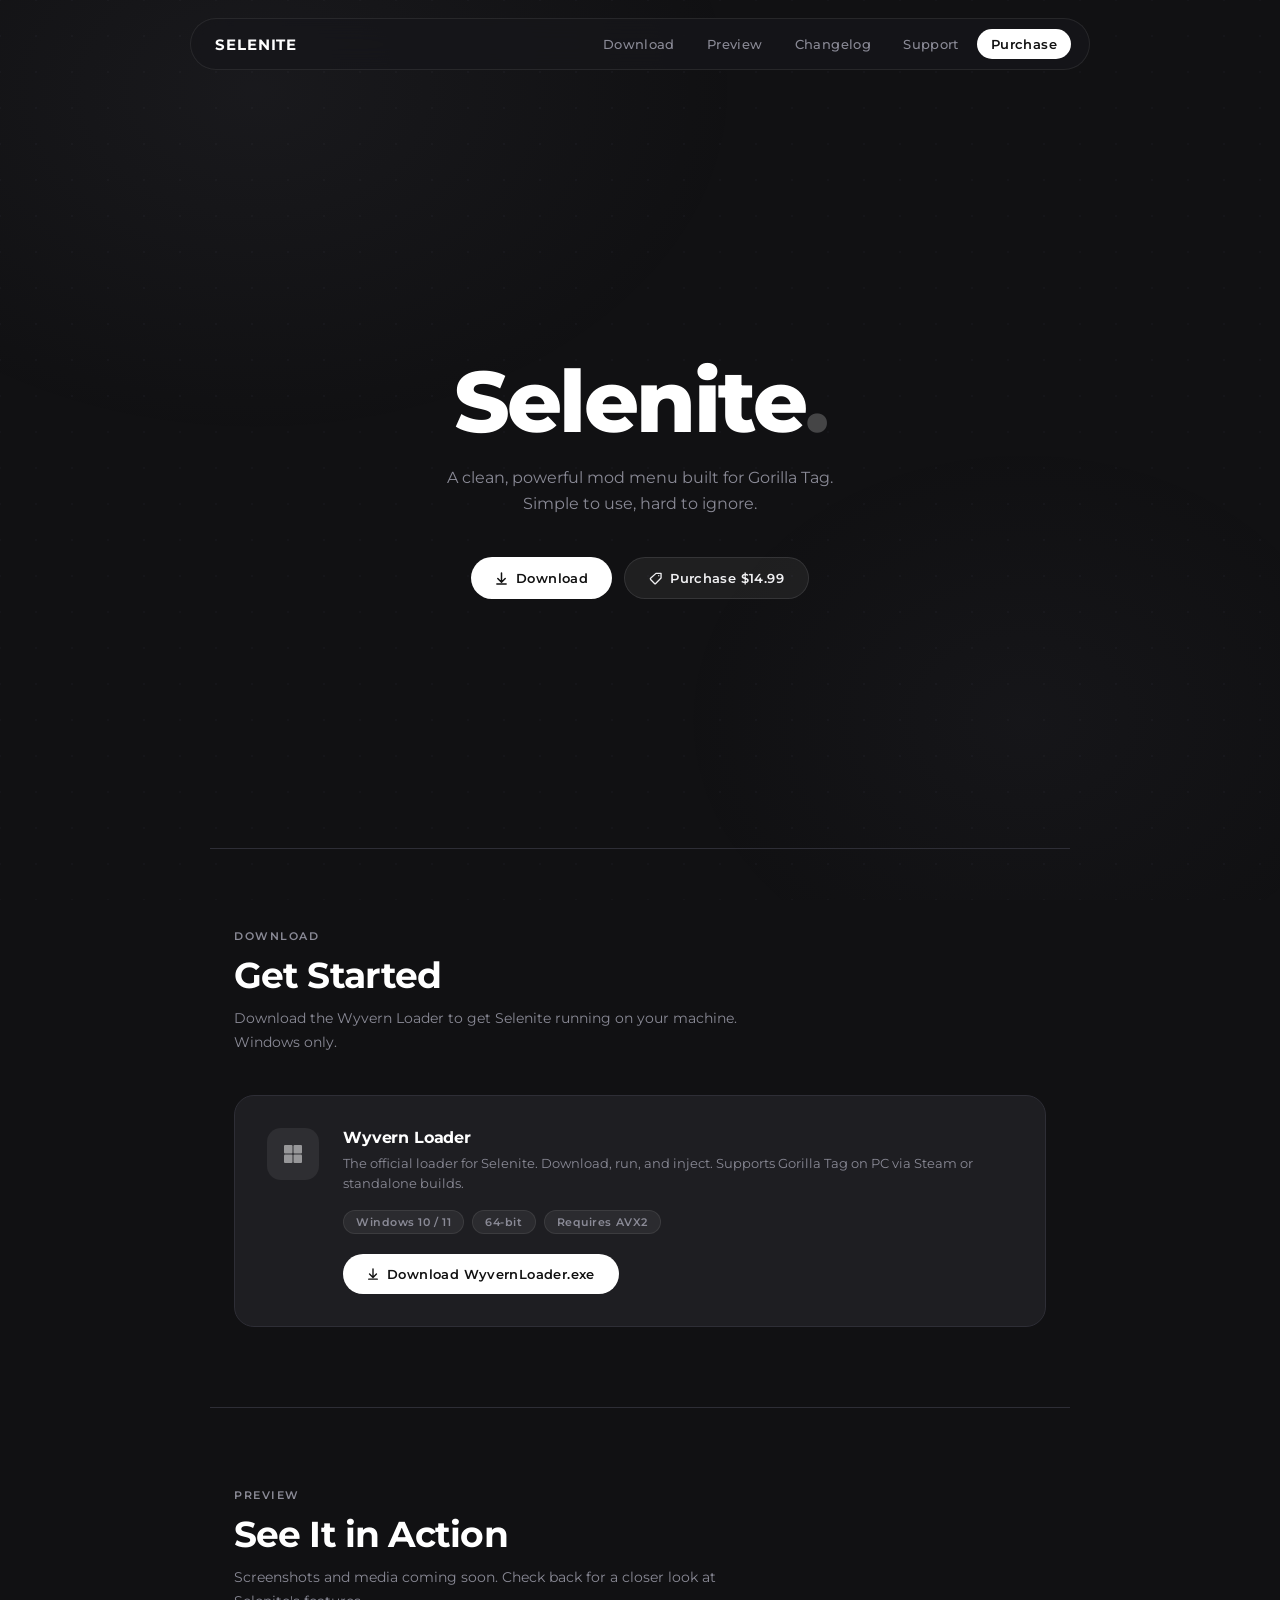
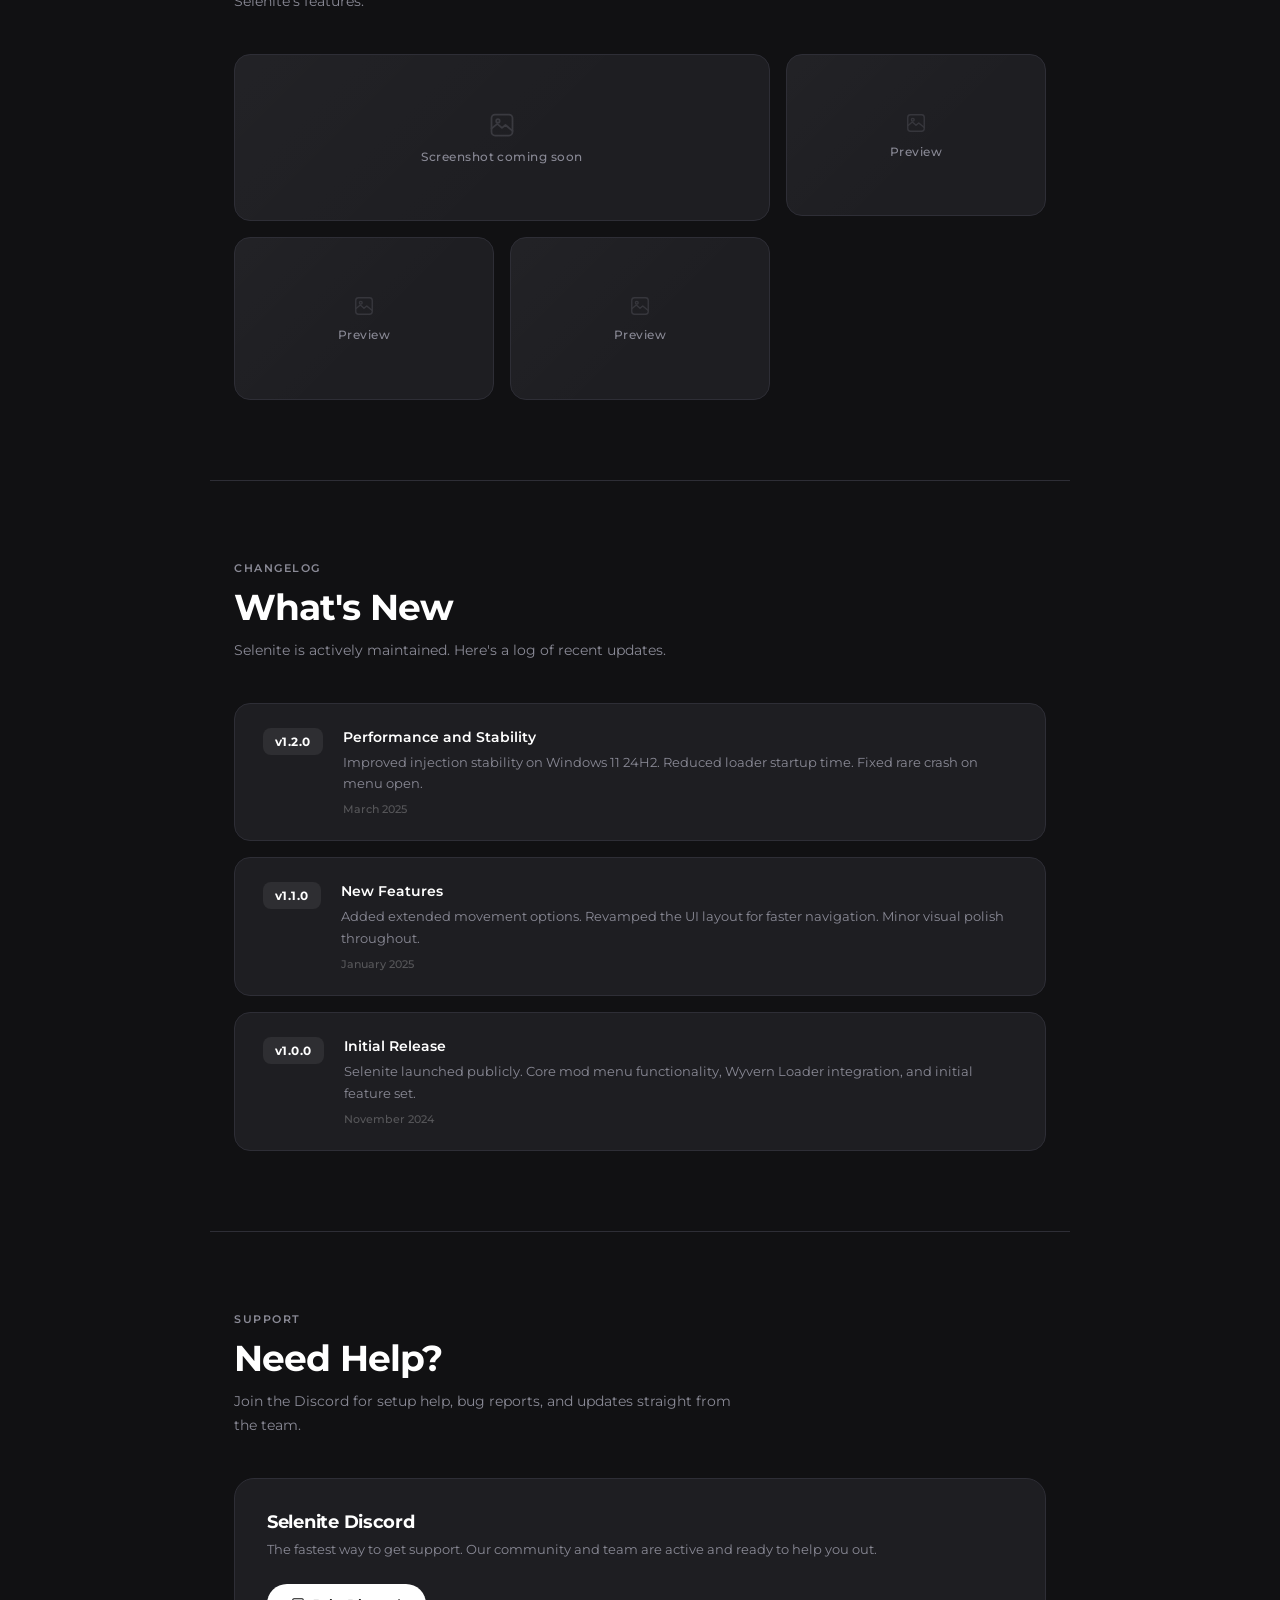
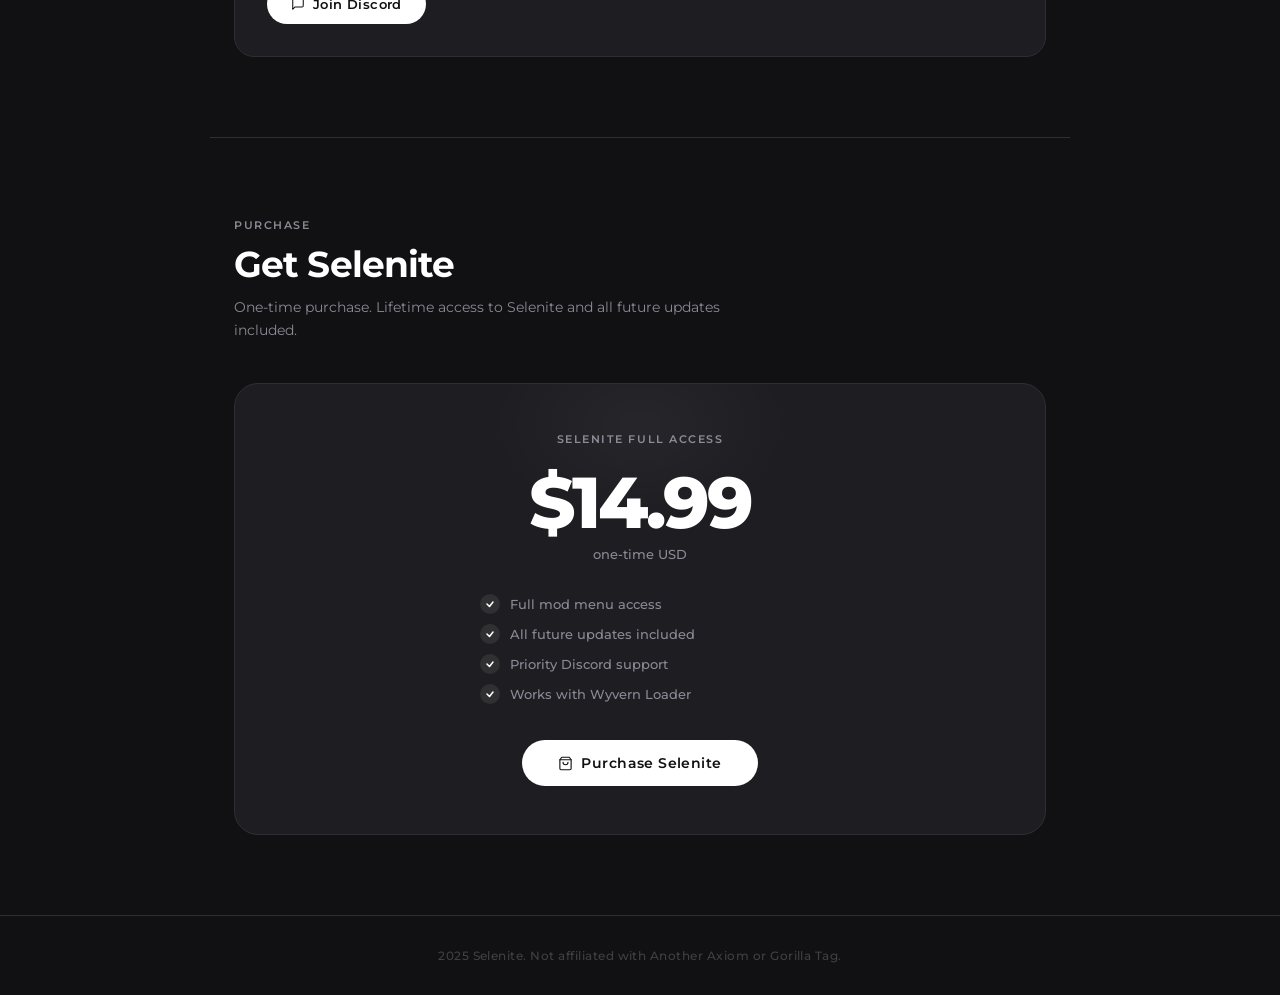
==== index.html @ 27ab97ea "Update index.html" ====
<!DOCTYPE html>
<html lang="en">
<head>
  <meta charset="UTF-8" />
  <meta name="viewport" content="width=device-width, initial-scale=1.0"/>
  <title>Selenite</title>
  <link href="https://fonts.googleapis.com/css2?family=Montserrat:wght@300;400;500;600;700;800&display=swap" rel="stylesheet"/>
  <link rel="stylesheet" href="styles.css"/>
</head>
<body>

<div class="dot-bg">
  <canvas class="dot-canvas" id="dotCanvas"></canvas>
</div>

<div class="nav-wrap">
  <nav>
    <div class="nav-logo">Selenite</div>
    <ul class="nav-links">
      <li><a href="/download" onclick="navClick(event,'download')">Download</a></li>
      <li><a href="/preview" onclick="navClick(event,'preview')">Preview</a></li>
      <li><a href="/changelog" onclick="navClick(event,'changelog')">Changelog</a></li>
      <li><a href="/support" onclick="navClick(event,'support')">Support</a></li>
      <li><a href="/purchase" class="nav-cta" onclick="navClick(event,'purchase')">Purchase</a></li>
    </ul>
  </nav>
</div>

<div class="page">

  <section id="hero">
    <h1>Selenite<span class="dim">.</span></h1>
    <p class="hero-sub">A clean, powerful mod menu built for Gorilla Tag. Simple to use, hard to ignore.</p>
    <div class="hero-actions">
      <a href="/download" class="btn btn-primary" onclick="navClick(event,'download')">
        <svg width="13" height="13" viewBox="0 0 14 14" fill="none">
          <path d="M7 1v9M3 7l4 4 4-4M2 13h10" stroke="#111" stroke-width="1.6" stroke-linecap="round" stroke-linejoin="round"/>
        </svg>
        Download
      </a>
      <a href="/purchase" class="btn btn-ghost" onclick="navClick(event,'purchase')">
        <svg width="13" height="13" viewBox="0 0 14 14" fill="none">
          <path d="M8 1.5H13V6.5L7.2 12.3a.9.9 0 01-1.27 0L1.7 8.07a.9.9 0 010-1.27L7.5 1.5H8z" stroke="currentColor" stroke-width="1.4" stroke-linecap="round" stroke-linejoin="round"/>
          <circle cx="10.5" cy="4" r="0.7" fill="currentColor"/>
        </svg>
        Purchase $14.99
      </a>
    </div>
  </section>

  <div class="divider"></div>

  <section id="download">
    <div class="section-label">Download</div>
    <h2>Get Started</h2>
    <p class="section-desc">Download the Wyvern Loader to get Selenite running on your machine. Windows only.</p>
    <div class="download-card">
      <div class="dl-icon">
        <svg width="24" height="24" viewBox="0 0 24 24" fill="none">
          <rect x="3" y="3" width="8.5" height="8.5" rx="1" fill="rgba(255,255,255,0.5)"/>
          <rect x="12.5" y="3" width="8.5" height="8.5" rx="1" fill="rgba(255,255,255,0.5)"/>
          <rect x="3" y="12.5" width="8.5" height="8.5" rx="1" fill="rgba(255,255,255,0.5)"/>
          <rect x="12.5" y="12.5" width="8.5" height="8.5" rx="1" fill="rgba(255,255,255,0.5)"/>
        </svg>
      </div>
      <div class="dl-info">
        <div class="dl-title">Wyvern Loader</div>
        <div class="dl-sub">The official loader for Selenite. Download, run, and inject. Supports Gorilla Tag on PC via Steam or standalone builds.</div>
        <div class="dl-tags">
          <span class="tag">Windows 10 / 11</span>
          <span class="tag">64-bit</span>
          <span class="tag">Requires AVX2</span>
        </div>
        <button class="btn btn-primary" onclick="openModal('https://wyvern.im/public/loader/WyvernLoader.exe','download')">
          <svg width="12" height="12" viewBox="0 0 14 14" fill="none">
            <path d="M7 1v9M3 7l4 4 4-4M2 13h10" stroke="#111" stroke-width="1.6" stroke-linecap="round" stroke-linejoin="round"/>
          </svg>
          Download WyvernLoader.exe
        </button>
      </div>
    </div>
  </section>

  <div class="divider"></div>

  <section id="preview">
    <div class="section-label">Preview</div>
    <h2>See It in Action</h2>
    <p class="section-desc">Screenshots and media coming soon. Check back for a closer look at Selenite's features.</p>
    <div class="preview-grid">
      <div class="preview-card preview-span2" onclick="openLightbox(this)">
        <div class="card-inner">
          <svg width="28" height="28" viewBox="0 0 24 24" fill="none" style="opacity:0.25">
            <rect x="3" y="3" width="18" height="18" rx="3" stroke="currentColor" stroke-width="1.5"/>
            <circle cx="8.5" cy="8.5" r="1.5" stroke="currentColor" stroke-width="1.5"/>
            <path d="M3 15l5-4 4 3.5 3-2.5 6 5" stroke="currentColor" stroke-width="1.5" stroke-linecap="round" stroke-linejoin="round"/>
          </svg>
          <span>Screenshot coming soon</span>
        </div>
      </div>
      <div class="preview-card" onclick="openLightbox(this)">
        <div class="card-inner">
          <svg width="22" height="22" viewBox="0 0 24 24" fill="none" style="opacity:0.22">
            <rect x="3" y="3" width="18" height="18" rx="3" stroke="currentColor" stroke-width="1.5"/>
            <circle cx="8.5" cy="8.5" r="1.5" stroke="currentColor" stroke-width="1.5"/>
            <path d="M3 15l5-4 4 3.5 3-2.5 6 5" stroke="currentColor" stroke-width="1.5" stroke-linecap="round" stroke-linejoin="round"/>
          </svg>
          <span>Preview</span>
        </div>
      </div>
      <div class="preview-card" onclick="openLightbox(this)">
        <div class="card-inner">
          <svg width="22" height="22" viewBox="0 0 24 24" fill="none" style="opacity:0.22">
            <rect x="3" y="3" width="18" height="18" rx="3" stroke="currentColor" stroke-width="1.5"/>
            <circle cx="8.5" cy="8.5" r="1.5" stroke="currentColor" stroke-width="1.5"/>
            <path d="M3 15l5-4 4 3.5 3-2.5 6 5" stroke="currentColor" stroke-width="1.5" stroke-linecap="round" stroke-linejoin="round"/>
          </svg>
          <span>Preview</span>
        </div>
      </div>
      <div class="preview-card" onclick="openLightbox(this)">
        <div class="card-inner">
          <svg width="22" height="22" viewBox="0 0 24 24" fill="none" style="opacity:0.22">
            <rect x="3" y="3" width="18" height="18" rx="3" stroke="currentColor" stroke-width="1.5"/>
            <circle cx="8.5" cy="8.5" r="1.5" stroke="currentColor" stroke-width="1.5"/>
            <path d="M3 15l5-4 4 3.5 3-2.5 6 5" stroke="currentColor" stroke-width="1.5" stroke-linecap="round" stroke-linejoin="round"/>
          </svg>
          <span>Preview</span>
        </div>
      </div>
    </div>
  </section>

  <div class="divider"></div>

  <section id="changelog">
    <div class="section-label">Changelog</div>
    <h2>What's New</h2>
    <p class="section-desc">Selenite is actively maintained. Here's a log of recent updates.</p>
    <div class="changelog-list">
      <div class="changelog-item">
        <div class="cl-version">v1.2.0</div>
        <div class="cl-content">
          <div class="cl-title">Performance and Stability</div>
          <div class="cl-body">Improved injection stability on Windows 11 24H2. Reduced loader startup time. Fixed rare crash on menu open.</div>
          <div class="cl-date">March 2025</div>
        </div>
      </div>
      <div class="changelog-item">
        <div class="cl-version">v1.1.0</div>
        <div class="cl-content">
          <div class="cl-title">New Features</div>
          <div class="cl-body">Added extended movement options. Revamped the UI layout for faster navigation. Minor visual polish throughout.</div>
          <div class="cl-date">January 2025</div>
        </div>
      </div>
      <div class="changelog-item">
        <div class="cl-version">v1.0.0</div>
        <div class="cl-content">
          <div class="cl-title">Initial Release</div>
          <div class="cl-body">Selenite launched publicly. Core mod menu functionality, Wyvern Loader integration, and initial feature set.</div>
          <div class="cl-date">November 2024</div>
        </div>
      </div>
    </div>
  </section>

  <div class="divider"></div>

  <section id="support">
    <div class="section-label">Support</div>
    <h2>Need Help?</h2>
    <p class="section-desc">Join the Discord for setup help, bug reports, and updates straight from the team.</p>
    <div class="support-card">
      <div class="support-text">
        <h3>Selenite Discord</h3>
        <p>The fastest way to get support. Our community and team are active and ready to help you out.</p>
      </div>
      <button class="btn btn-primary" onclick="openModal('https://discord.gg/gEDAKutK3R','discord')">
        <svg width="14" height="14" viewBox="0 0 24 24" fill="none">
          <path d="M21 15a2 2 0 01-2 2H7l-4 4V5a2 2 0 012-2h14a2 2 0 012 2v10z" stroke="#111" stroke-width="1.8" stroke-linecap="round" stroke-linejoin="round"/>
        </svg>
        Join Discord
      </button>
    </div>
  </section>

  <div class="divider"></div>

  <section id="purchase">
    <div class="section-label">Purchase</div>
    <h2>Get Selenite</h2>
    <p class="section-desc">One-time purchase. Lifetime access to Selenite and all future updates included.</p>
    <div class="purchase-card">
      <div class="section-label" style="margin-bottom:4px;">Selenite Full Access</div>
      <div class="price-display">$14.99</div>
      <div class="price-period">one-time USD</div>
      <div class="perks">
        <div class="perk">
          <div class="perk-check"><svg width="10" height="10" viewBox="0 0 10 10" fill="none"><path d="M2 5l2.5 2.5L8 3" stroke="white" stroke-width="1.5" stroke-linecap="round" stroke-linejoin="round"/></svg></div>
          Full mod menu access
        </div>
        <div class="perk">
          <div class="perk-check"><svg width="10" height="10" viewBox="0 0 10 10" fill="none"><path d="M2 5l2.5 2.5L8 3" stroke="white" stroke-width="1.5" stroke-linecap="round" stroke-linejoin="round"/></svg></div>
          All future updates included
        </div>
        <div class="perk">
          <div class="perk-check"><svg width="10" height="10" viewBox="0 0 10 10" fill="none"><path d="M2 5l2.5 2.5L8 3" stroke="white" stroke-width="1.5" stroke-linecap="round" stroke-linejoin="round"/></svg></div>
          Priority Discord support
        </div>
        <div class="perk">
          <div class="perk-check"><svg width="10" height="10" viewBox="0 0 10 10" fill="none"><path d="M2 5l2.5 2.5L8 3" stroke="white" stroke-width="1.5" stroke-linecap="round" stroke-linejoin="round"/></svg></div>
          Works with Wyvern Loader
        </div>
      </div>
      <button class="btn btn-primary" style="font-size:14px;padding:14px 36px;" onclick="openModal('https://store.reseller.best/product/selenite','purchase')">
        <svg width="15" height="15" viewBox="0 0 24 24" fill="none">
          <path d="M6 2L3 6v14a2 2 0 002 2h14a2 2 0 002-2V6l-3-4H6z" stroke="#111" stroke-width="1.8" stroke-linecap="round" stroke-linejoin="round"/>
          <path d="M3 6h18" stroke="#111" stroke-width="1.8" stroke-linecap="round"/>
          <path d="M16 10a4 4 0 01-8 0" stroke="#111" stroke-width="1.8" stroke-linecap="round" stroke-linejoin="round"/>
        </svg>
        Purchase Selenite
      </button>
    </div>
  </section>

  <footer>
    2025 Selenite. Not affiliated with Another Axiom or Gorilla Tag.
  </footer>

</div>

<div class="lightbox-overlay" id="lightboxOverlay">
  <button class="lightbox-close" id="lightboxCloseBtn">
    <svg width="12" height="12" viewBox="0 0 12 12" fill="none">
      <path d="M1.5 1.5l9 9M10.5 1.5l-9 9" stroke="rgba(255,255,255,0.7)" stroke-width="1.6" stroke-linecap="round"/>
    </svg>
  </button>
  <div id="lightboxContent"></div>
</div>

<div class="modal-overlay" id="modalOverlay">
  <div class="modal" id="modalBox">
    <button class="modal-close" id="modalCloseBtn">
      <svg width="10" height="10" viewBox="0 0 10 10" fill="none">
        <path d="M1.5 1.5l7 7M8.5 1.5l-7 7" stroke="rgba(255,255,255,0.5)" stroke-width="1.5" stroke-linecap="round"/>
      </svg>
    </button>
    <div class="modal-icon-wrap" id="modalIconWrap"></div>
    <h3 id="modalTitle">External Link</h3>
    <p id="modalDesc">You are about to leave Selenite and visit:</p>
    <div class="modal-url" id="modalUrl"></div>
    <div class="modal-actions">
      <button class="modal-cancel" id="modalCancelBtn">Cancel</button>
      <button class="modal-confirm" id="modalConfirmBtn">Continue</button>
    </div>
  </div>
</div>

<script src="script.js"></script>

</body>
</html>
---- styles.css ----
*, *::before, *::after { box-sizing: border-box; margin: 0; padding: 0; }

:root {
  --bg:      #111113;
  --surface: #1e1e22;
  --border:  #2e2e36;
  --text:    #f0f0f2;
  --muted:   #8a8a96;
  --accent:  #d4d4d8;
  --white:   #ffffff;
}

html { scroll-behavior: smooth; }

body {
  font-family: 'Montserrat', sans-serif;
  background-color: var(--bg);
  color: var(--text);
  min-height: 100vh;
  overflow-x: hidden;
}

body.modal-open { overflow: hidden; }

.dot-bg {
  position: fixed;
  inset: 0;
  z-index: 0;
  pointer-events: none;
  overflow: hidden;
}

.dot-canvas {
  position: absolute;
  inset: 0;
  width: 100%;
  height: 100%;
}

.dot-bg::after {
  content: '';
  position: absolute;
  inset: 0;
  background:
    radial-gradient(ellipse 700px 500px at 20% 10%, rgba(180,180,210,0.05) 0%, transparent 70%),
    radial-gradient(ellipse 500px 400px at 80% 80%, rgba(160,160,200,0.035) 0%, transparent 70%);
}

.nav-wrap {
  position: fixed;
  top: 18px; left: 50%;
  transform: translateX(-50%);
  z-index: 100;
  width: calc(100% - 48px);
  max-width: 900px;
}

nav {
  background: rgba(22,22,26,0.78);
  backdrop-filter: blur(18px) saturate(140%);
  -webkit-backdrop-filter: blur(18px) saturate(140%);
  border: 1px solid rgba(255,255,255,0.08);
  border-radius: 100px;
  padding: 10px 18px;
  display: flex; align-items: center;
  justify-content: space-between; gap: 12px;
}

.nav-logo {
  font-weight: 700; font-size: 15px;
  letter-spacing: 0.06em; color: var(--white);
  text-transform: uppercase; white-space: nowrap; padding: 0 6px;
}

.nav-links { display: flex; align-items: center; gap: 4px; list-style: none; }

.nav-links a {
  display: block; padding: 7px 14px; border-radius: 100px;
  font-size: 13px; font-weight: 500; color: var(--muted);
  text-decoration: none; letter-spacing: 0.03em;
  transition: color 0.18s, background 0.18s; white-space: nowrap;
}

.nav-links a:hover { color: var(--white); background: rgba(255,255,255,0.07); }

.nav-cta {
  background: var(--white) !important; color: #111 !important;
  font-weight: 600 !important; transition: opacity 0.18s !important;
}

.nav-cta:hover { opacity: 0.85; background: var(--white) !important; }

.page { position: relative; z-index: 1; padding-top: 110px; }

section { max-width: 860px; margin: 0 auto; padding: 80px 24px; }

#hero {
  min-height: 82vh; display: flex; flex-direction: column;
  align-items: center; justify-content: center;
  text-align: center; padding-top: 60px; padding-bottom: 60px;
}

h1 {
  font-size: clamp(48px,9vw,86px); font-weight: 800;
  letter-spacing: -0.03em; line-height: 1.0;
  color: var(--white); margin-bottom: 20px;
}

h1 .dim { color: rgba(255,255,255,0.22); }

.hero-sub {
  font-size: 16px; font-weight: 400; color: var(--muted);
  max-width: 400px; line-height: 1.65; margin-bottom: 40px;
}

.hero-actions { display: flex; gap: 12px; flex-wrap: wrap; justify-content: center; }

.btn {
  display: inline-flex; align-items: center; gap: 8px;
  padding: 12px 24px; border-radius: 100px;
  font-family: 'Montserrat', sans-serif;
  font-size: 13px; font-weight: 600; letter-spacing: 0.03em;
  cursor: pointer; border: none; text-decoration: none;
  transition: all 0.18s;
}

.btn svg { flex-shrink: 0; }

.btn-primary { background: var(--white); color: #111; }
.btn-primary:hover { opacity: 0.88; transform: translateY(-1px); }

.btn-ghost {
  background: rgba(255,255,255,0.06);
  border: 1px solid rgba(255,255,255,0.1); color: var(--text);
}
.btn-ghost:hover { background: rgba(255,255,255,0.1); transform: translateY(-1px); }

.section-label {
  font-size: 11px; font-weight: 600; letter-spacing: 0.14em;
  text-transform: uppercase; color: var(--muted); margin-bottom: 10px;
}

h2 {
  font-size: clamp(26px,4vw,36px); font-weight: 700;
  letter-spacing: -0.025em; color: var(--white); margin-bottom: 10px;
}

.section-desc {
  font-size: 14px; color: var(--muted); line-height: 1.7;
  max-width: 520px; margin-bottom: 40px;
}

.divider { width: 100%; height: 1px; background: var(--border); margin: 0 auto; max-width: 860px; }

.download-card {
  background: var(--surface); border: 1px solid var(--border);
  border-radius: 20px; padding: 32px;
  display: flex; align-items: flex-start; gap: 24px;
  transition: border-color 0.2s;
}

.download-card:hover { border-color: rgba(255,255,255,0.18); }

.dl-icon {
  width: 52px; height: 52px;
  background: rgba(255,255,255,0.07); border-radius: 14px;
  display: flex; align-items: center; justify-content: center; flex-shrink: 0;
}

.dl-info { flex: 1; }

.dl-title { font-size: 16px; font-weight: 700; color: var(--white); margin-bottom: 6px; letter-spacing: -0.01em; }

.dl-sub { font-size: 13px; color: var(--muted); margin-bottom: 16px; line-height: 1.6; }

.dl-tags { display: flex; gap: 8px; flex-wrap: wrap; margin-bottom: 20px; }

.tag {
  background: rgba(255,255,255,0.06); border: 1px solid rgba(255,255,255,0.08);
  border-radius: 100px; padding: 4px 12px;
  font-size: 11px; font-weight: 600; color: var(--muted); letter-spacing: 0.05em;
}

.preview-grid { display: grid; grid-template-columns: repeat(3,1fr); gap: 16px; }

.preview-card {
  aspect-ratio: 16/10;
  background: var(--surface); border: 1px solid var(--border);
  border-radius: 16px;
  display: flex; flex-direction: column;
  align-items: center; justify-content: center; gap: 10px;
  color: var(--muted); font-size: 12px; font-weight: 500;
  letter-spacing: 0.04em; overflow: hidden; position: relative;
  transition: border-color 0.2s, transform 0.2s;
  cursor: pointer;
}

.preview-card:hover { border-color: rgba(255,255,255,0.18); transform: translateY(-2px); }

.preview-card::before {
  content: ''; position: absolute; inset: 0;
  background: linear-gradient(135deg, rgba(255,255,255,0.02) 0%, transparent 60%);
}

.preview-span2 { grid-column: span 2; aspect-ratio: 32/10; }

.preview-card img {
  position: absolute; inset: 0;
  width: 100%; height: 100%; object-fit: cover;
  border-radius: 16px;
}

.preview-card .card-inner {
  position: relative; z-index: 1;
  display: flex; flex-direction: column;
  align-items: center; justify-content: center; gap: 10px;
}

.lightbox-overlay {
  position: fixed; inset: 0;
  background: rgba(0,0,0,0.88);
  backdrop-filter: blur(10px);
  z-index: 998;
  display: flex; align-items: center; justify-content: center;
  opacity: 0; pointer-events: none;
  transition: opacity 0.22s;
  user-select: none;
}

.lightbox-overlay.open { opacity: 1; pointer-events: all; }

.lightbox-img {
  max-width: 88vw; max-height: 82vh;
  border-radius: 14px;
  border: 1px solid rgba(255,255,255,0.1);
  box-shadow: 0 32px 80px rgba(0,0,0,0.6);
  object-fit: contain;
  display: block;
  position: relative; z-index: 1;
}

.lightbox-placeholder {
  max-width: 70vw; max-height: 70vh;
  width: 700px; aspect-ratio: 16/9;
  background: var(--surface);
  border: 1px solid rgba(255,255,255,0.1);
  border-radius: 14px;
  display: flex; flex-direction: column;
  align-items: center; justify-content: center; gap: 14px;
  color: var(--muted); font-size: 13px; font-weight: 500;
  letter-spacing: 0.04em;
  position: relative; z-index: 1;
}

.lightbox-close {
  position: fixed; top: 20px; right: 20px;
  width: 36px; height: 36px;
  background: rgba(255,255,255,0.08);
  border: 1px solid rgba(255,255,255,0.12);
  border-radius: 50%;
  display: flex; align-items: center; justify-content: center;
  cursor: pointer; z-index: 2;
  transition: background 0.15s;
  padding: 0;
}

.lightbox-close:hover { background: rgba(255,255,255,0.16); }

.changelog-list { display: flex; flex-direction: column; gap: 16px; }

.changelog-item {
  background: var(--surface); border: 1px solid var(--border);
  border-radius: 16px; padding: 24px 28px;
  display: flex; gap: 20px; align-items: flex-start;
  transition: border-color 0.2s;
}

.changelog-item:hover { border-color: rgba(255,255,255,0.14); }

.cl-version {
  background: rgba(255,255,255,0.07); border-radius: 8px;
  padding: 6px 12px; font-size: 12px; font-weight: 700;
  color: var(--white); letter-spacing: 0.04em; white-space: nowrap; flex-shrink: 0;
}

.cl-content { flex: 1; }

.cl-title { font-size: 14px; font-weight: 600; color: var(--white); margin-bottom: 6px; }

.cl-body { font-size: 13px; color: var(--muted); line-height: 1.65; }

.cl-date { font-size: 11px; color: rgba(255,255,255,0.25); margin-top: 8px; font-weight: 500; }

.purchase-card {
  background: var(--surface); border: 1px solid var(--border);
  border-radius: 24px; padding: 48px; text-align: center;
  position: relative; overflow: hidden; transition: border-color 0.2s;
}

.purchase-card:hover { border-color: rgba(255,255,255,0.18); }

.purchase-card::before {
  content: ''; position: absolute; top: -60px; left: 50%;
  transform: translateX(-50%); width: 300px; height: 200px;
  background: radial-gradient(ellipse, rgba(255,255,255,0.04) 0%, transparent 70%);
  pointer-events: none;
}

.price-display {
  font-size: clamp(48px,8vw,72px); font-weight: 800;
  color: var(--white); letter-spacing: -0.04em;
  line-height: 1; margin: 20px 0 8px;
}

.price-period { font-size: 13px; color: var(--muted); margin-bottom: 32px; font-weight: 500; }

.perks {
  display: flex; flex-direction: column; gap: 10px;
  margin: 0 auto 36px; max-width: 320px; text-align: left;
}

.perk { display: flex; align-items: center; gap: 10px; font-size: 13px; color: var(--muted); font-weight: 500; }

.perk-check {
  width: 20px; height: 20px;
  background: rgba(255,255,255,0.08); border-radius: 50%;
  display: flex; align-items: center; justify-content: center; flex-shrink: 0;
}

.support-card {
  background: var(--surface); border: 1px solid var(--border);
  border-radius: 20px; padding: 32px;
  display: flex; align-items: center;
  justify-content: space-between; gap: 24px; flex-wrap: wrap;
  transition: border-color 0.2s;
}

.support-card:hover { border-color: rgba(255,255,255,0.14); }

.support-text h3 { font-size: 18px; font-weight: 700; color: var(--white); margin-bottom: 6px; letter-spacing: -0.015em; }

.support-text p { font-size: 13px; color: var(--muted); line-height: 1.6; }

footer {
  border-top: 1px solid var(--border); padding: 32px 24px;
  text-align: center; font-size: 12px; color: rgba(255,255,255,0.2);
  letter-spacing: 0.04em; font-weight: 500; position: relative; z-index: 1;
}

.modal-overlay {
  position: fixed; inset: 0;
  background: rgba(0,0,0,0.6);
  backdrop-filter: blur(6px);
  z-index: 999;
  display: flex; align-items: center; justify-content: center;
  opacity: 0; pointer-events: none;
  transition: opacity 0.2s;
  user-select: none;
}

.modal-overlay.open { opacity: 1; pointer-events: all; }

.modal {
  background: var(--surface);
  border: 1px solid rgba(255,255,255,0.12);
  border-radius: 22px; padding: 36px;
  max-width: 400px; width: calc(100% - 48px);
  transform: translateY(12px) scale(0.97);
  transition: transform 0.22s;
  position: relative;
}

.modal-overlay.open .modal { transform: translateY(0) scale(1); }

.modal-close {
  position: absolute; top: 16px; right: 16px;
  width: 28px; height: 28px;
  background: rgba(255,255,255,0.06);
  border: 1px solid rgba(255,255,255,0.08);
  border-radius: 50%;
  display: flex; align-items: center; justify-content: center;
  cursor: pointer; padding: 0;
  transition: background 0.15s;
}

.modal-close:hover { background: rgba(255,255,255,0.13); }

.modal-icon-wrap {
  width: 48px; height: 48px;
  background: rgba(255,255,255,0.06);
  border: 1px solid rgba(255,255,255,0.08);
  border-radius: 14px;
  display: flex; align-items: center; justify-content: center;
  margin-bottom: 16px;
}

.modal h3 { font-size: 17px; font-weight: 700; color: var(--white); margin-bottom: 8px; }

.modal p { font-size: 13px; color: var(--muted); line-height: 1.65; margin-bottom: 8px; }

.modal-url {
  display: block;
  background: rgba(255,255,255,0.05);
  border: 1px solid var(--border); border-radius: 8px;
  padding: 8px 14px; font-size: 11.5px; color: var(--accent);
  word-break: break-all; margin: 10px 0 24px;
  font-family: 'Montserrat', sans-serif; font-weight: 500;
}

.modal-actions { display: flex; gap: 10px; }

.modal-cancel {
  flex: 1; background: rgba(255,255,255,0.06);
  border: 1px solid rgba(255,255,255,0.08); border-radius: 100px;
  padding: 11px 0; color: var(--muted);
  font-family: 'Montserrat', sans-serif; font-size: 13px; font-weight: 600;
  cursor: pointer; transition: background 0.15s;
}

.modal-cancel:hover { background: rgba(255,255,255,0.1); }

.modal-confirm {
  flex: 1; background: var(--white); border: none; border-radius: 100px;
  padding: 11px 0; color: #111;
  font-family: 'Montserrat', sans-serif; font-size: 13px; font-weight: 700;
  cursor: pointer; transition: opacity 0.15s;
}

.modal-confirm:hover { opacity: 0.85; }

@media (max-width: 640px) {
  .preview-grid { grid-template-columns: 1fr 1fr; }
  .preview-span2 { grid-column: span 2; }
  .download-card { flex-direction: column; }
  nav { padding: 8px 12px; gap: 8px; }
  .nav-links a { padding: 6px 10px; font-size: 12px; }
  .purchase-card { padding: 32px 24px; }
  .support-card { flex-direction: column; }
}
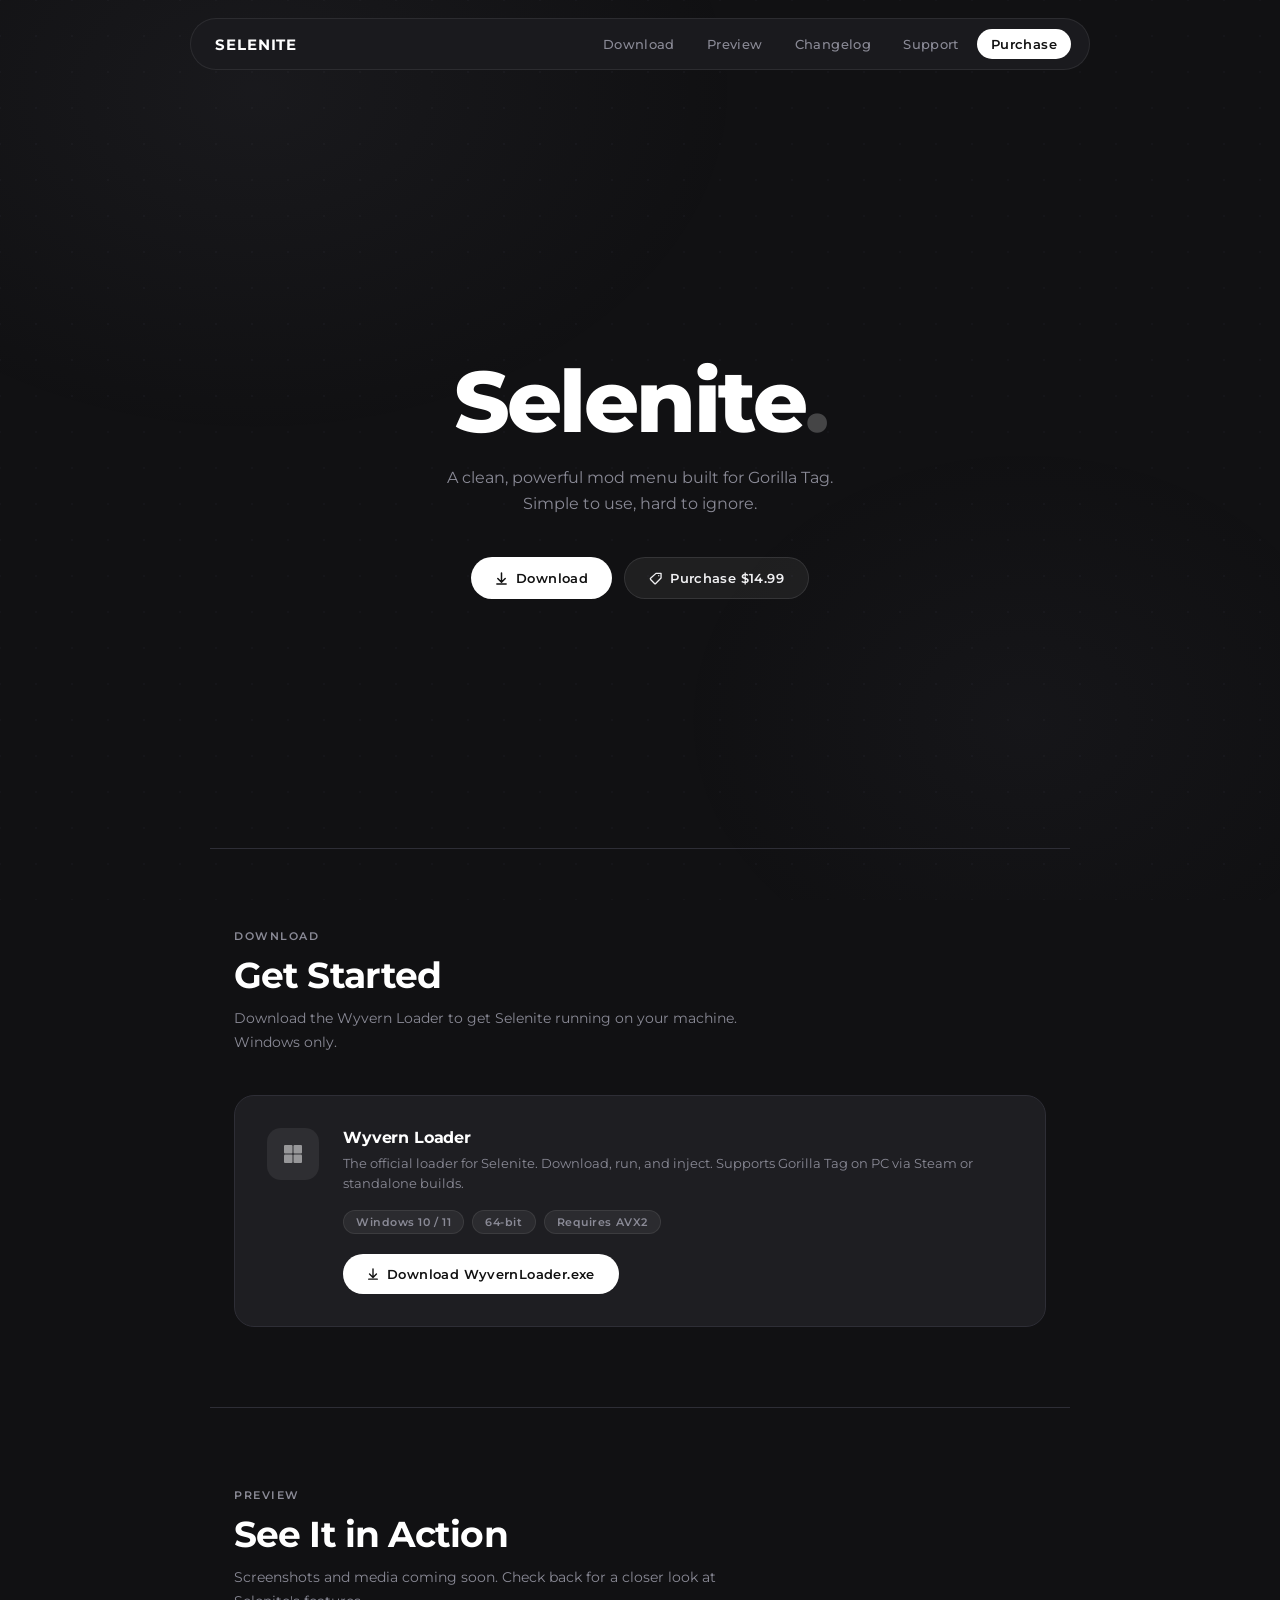
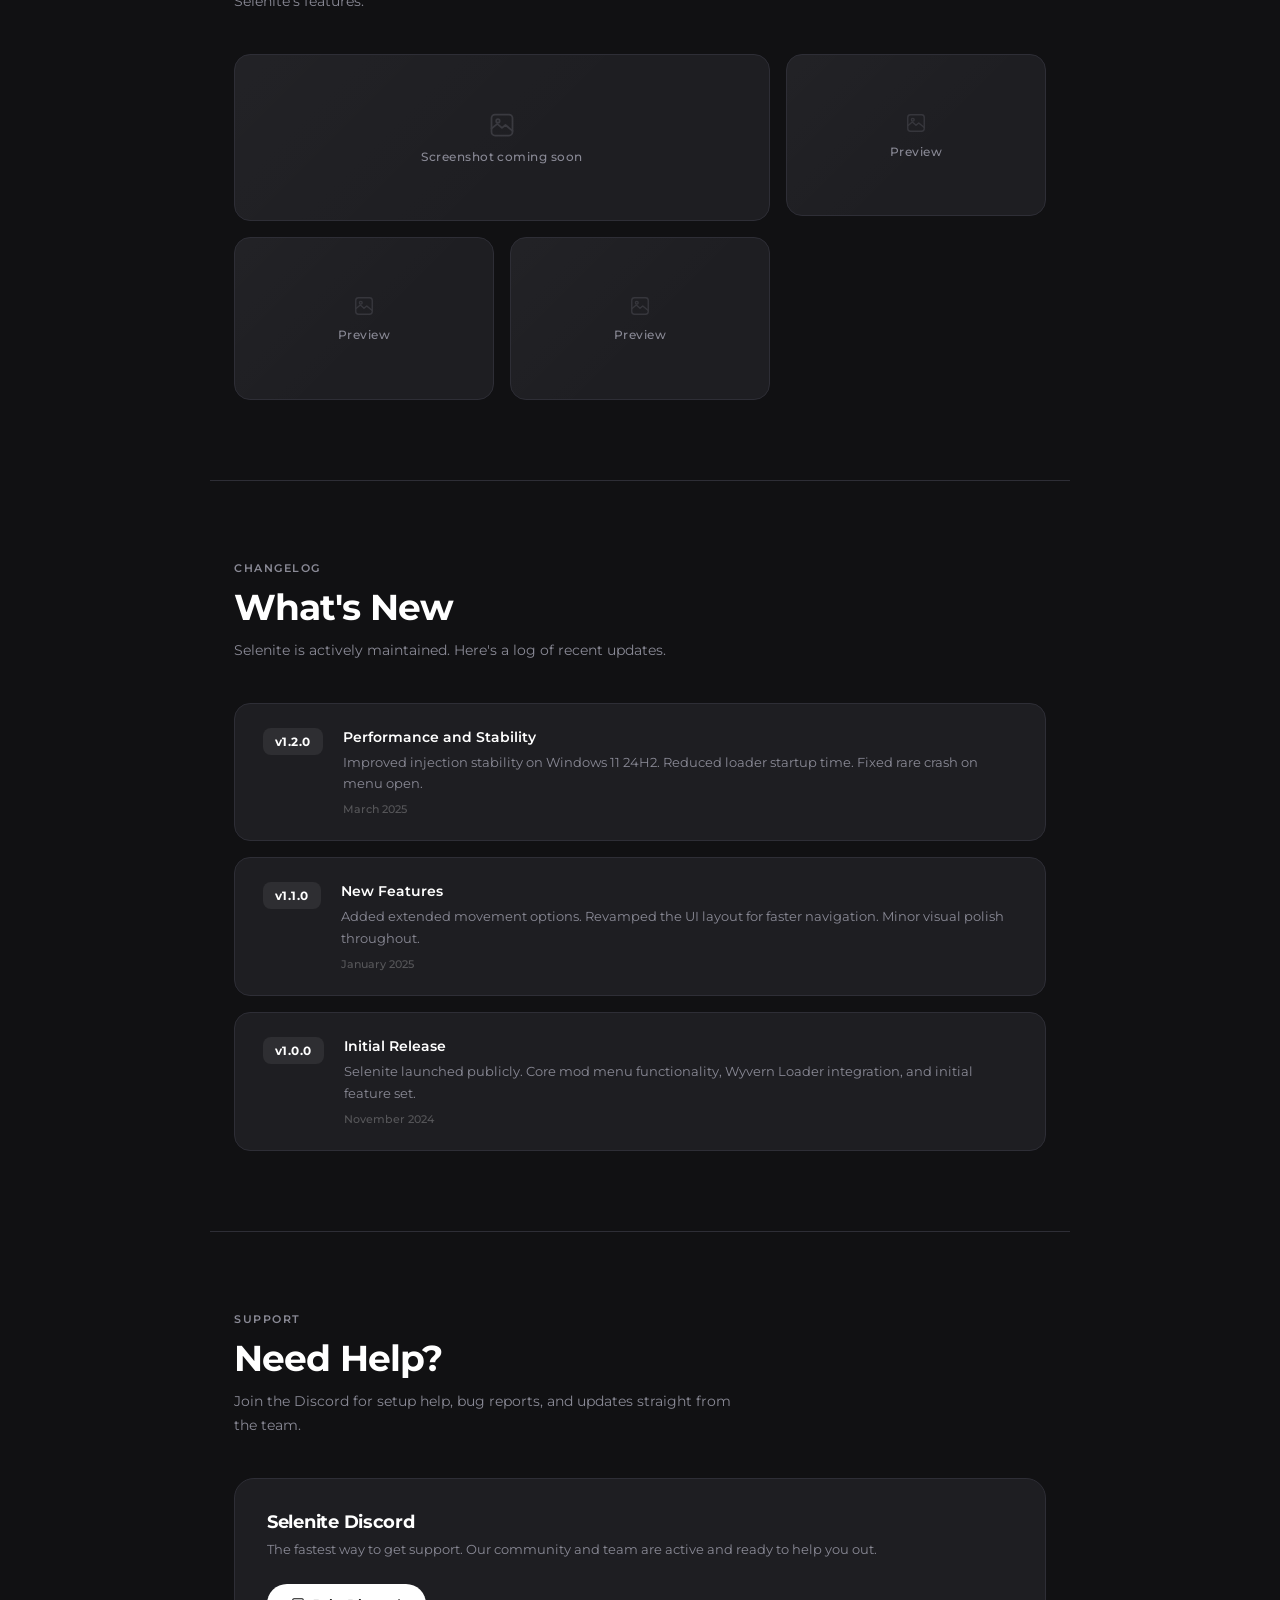
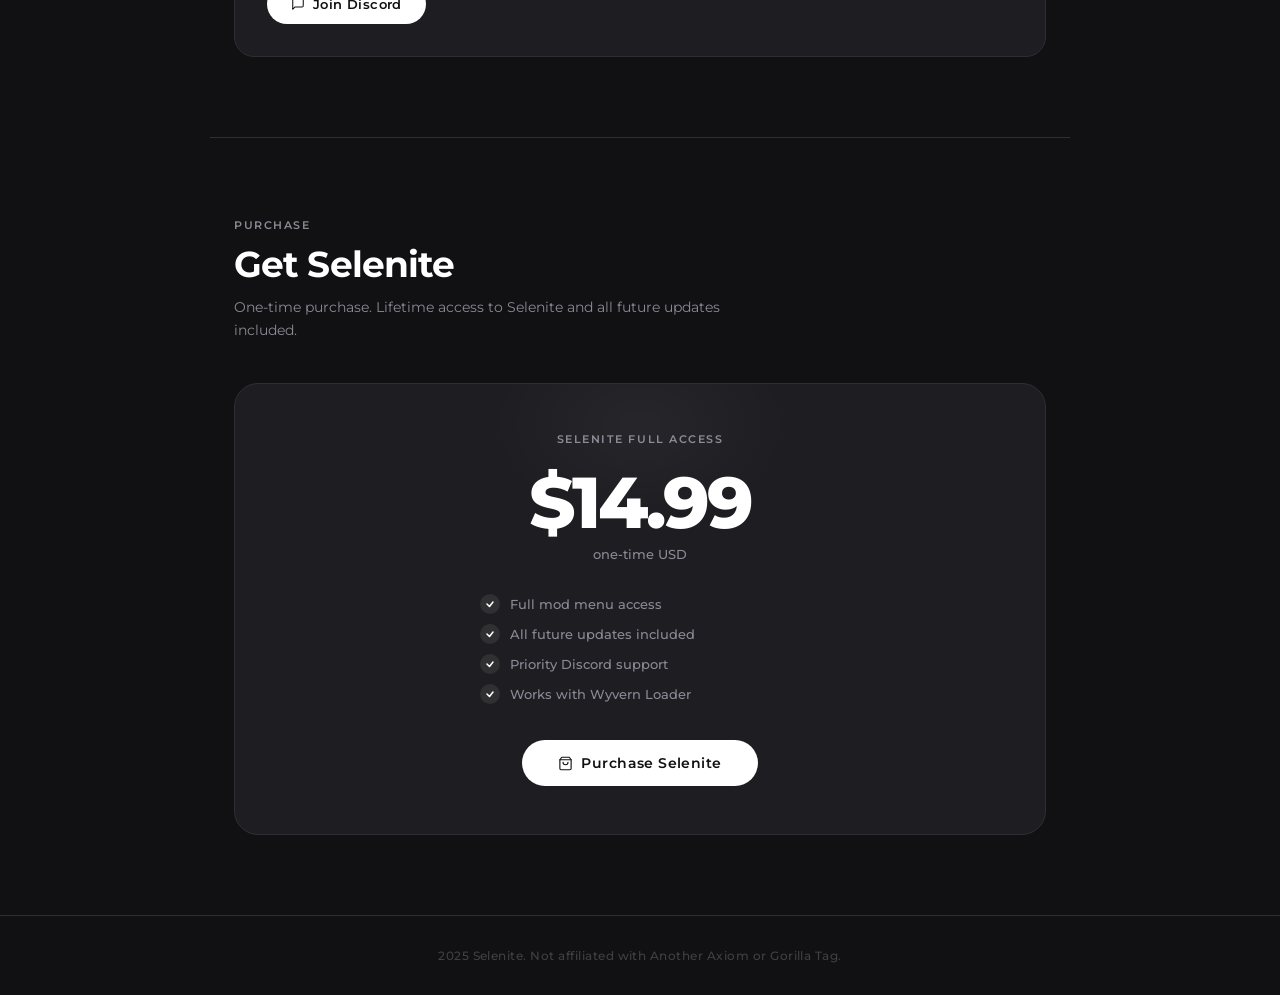
==== commit 32981371: "Update index.html" ====
--- a/index.html
+++ b/index.html
@@ -4,6 +4,7 @@
   <meta charset="UTF-8" />
   <meta name="viewport" content="width=device-width, initial-scale=1.0"/>
   <title>Selenite</title>
+  <link rel="icon" type="image/png" href="icon.png"/>
   <link href="https://fonts.googleapis.com/css2?family=Montserrat:wght@300;400;500;600;700;800&display=swap" rel="stylesheet"/>
   <link rel="stylesheet" href="styles.css"/>
 </head>
--- a/styles.css
+++ b/styles.css
@@ -56,9 +56,7 @@
 }
 
 nav {
-  background: rgba(22,22,26,0.78);
-  backdrop-filter: blur(18px) saturate(140%);
-  -webkit-backdrop-filter: blur(18px) saturate(140%);
+  background: #1a1a1e;
   border: 1px solid rgba(255,255,255,0.08);
   border-radius: 100px;
   padding: 10px 18px;
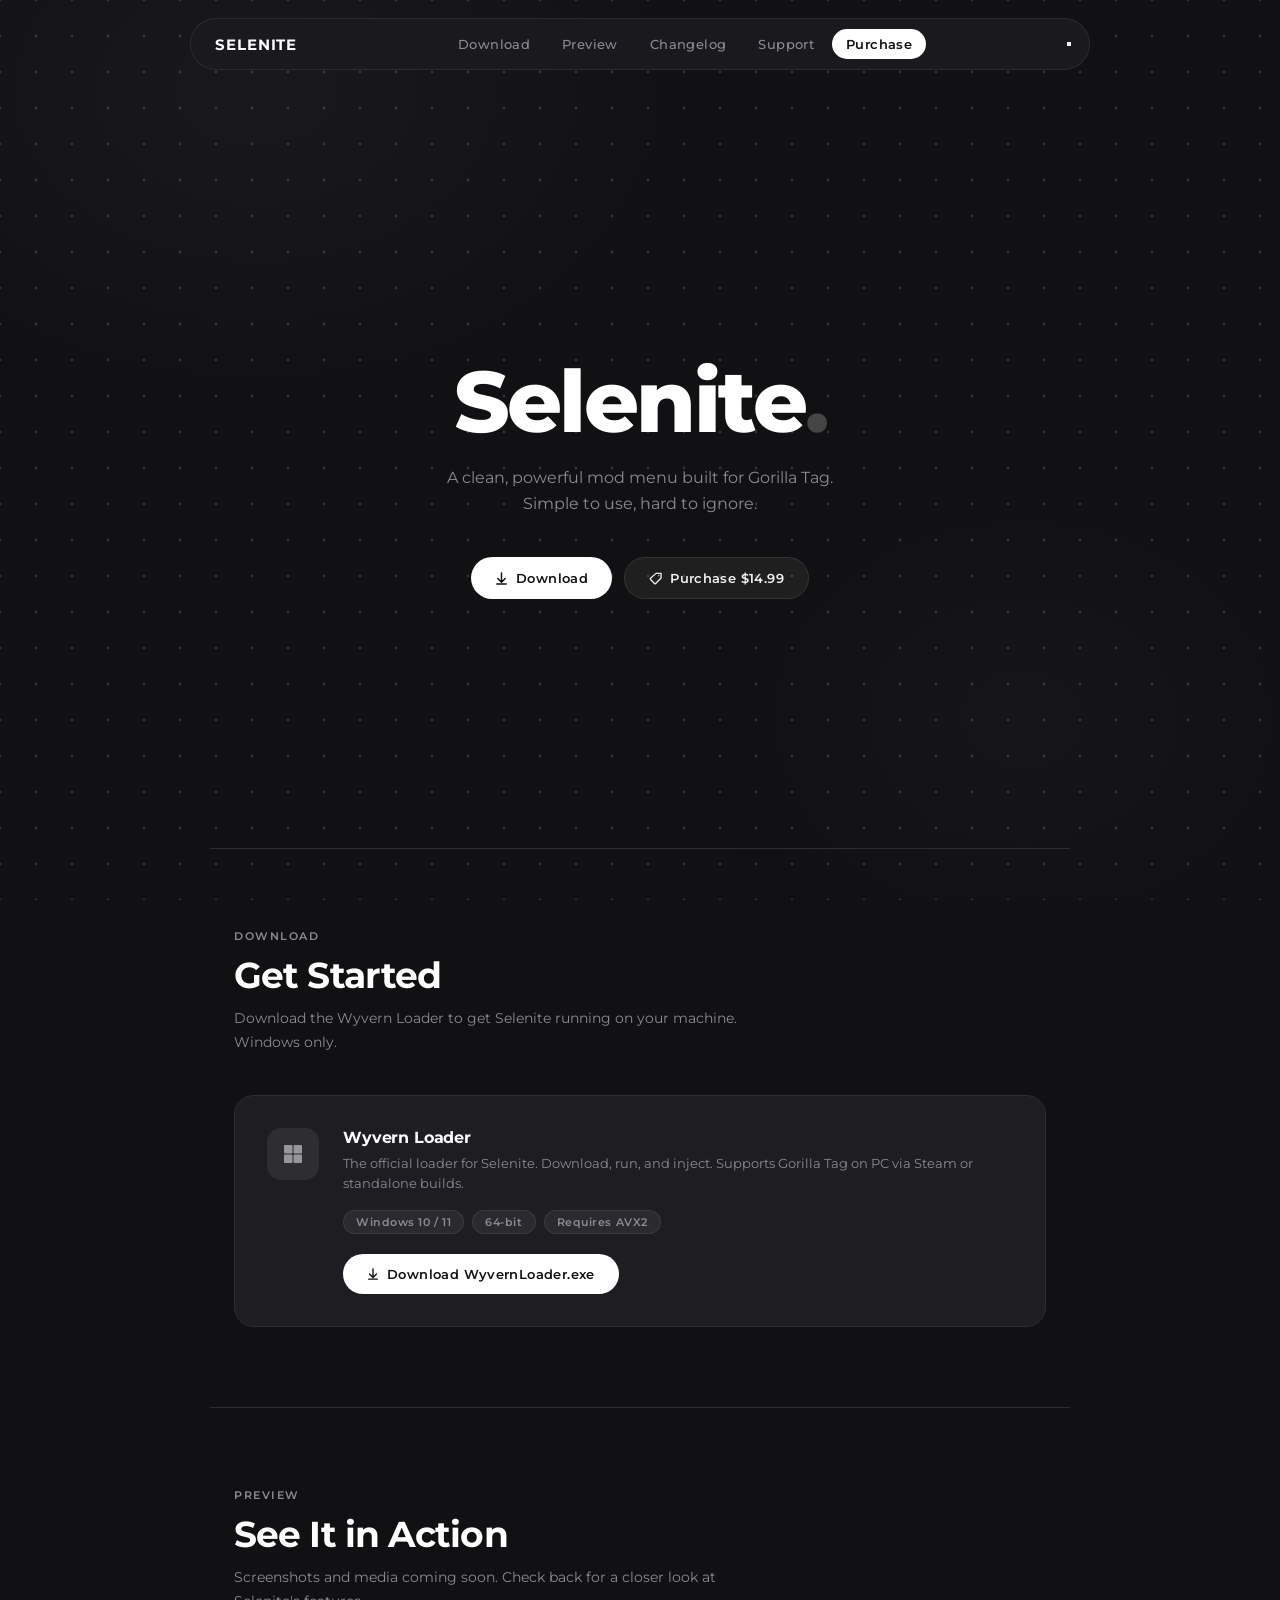
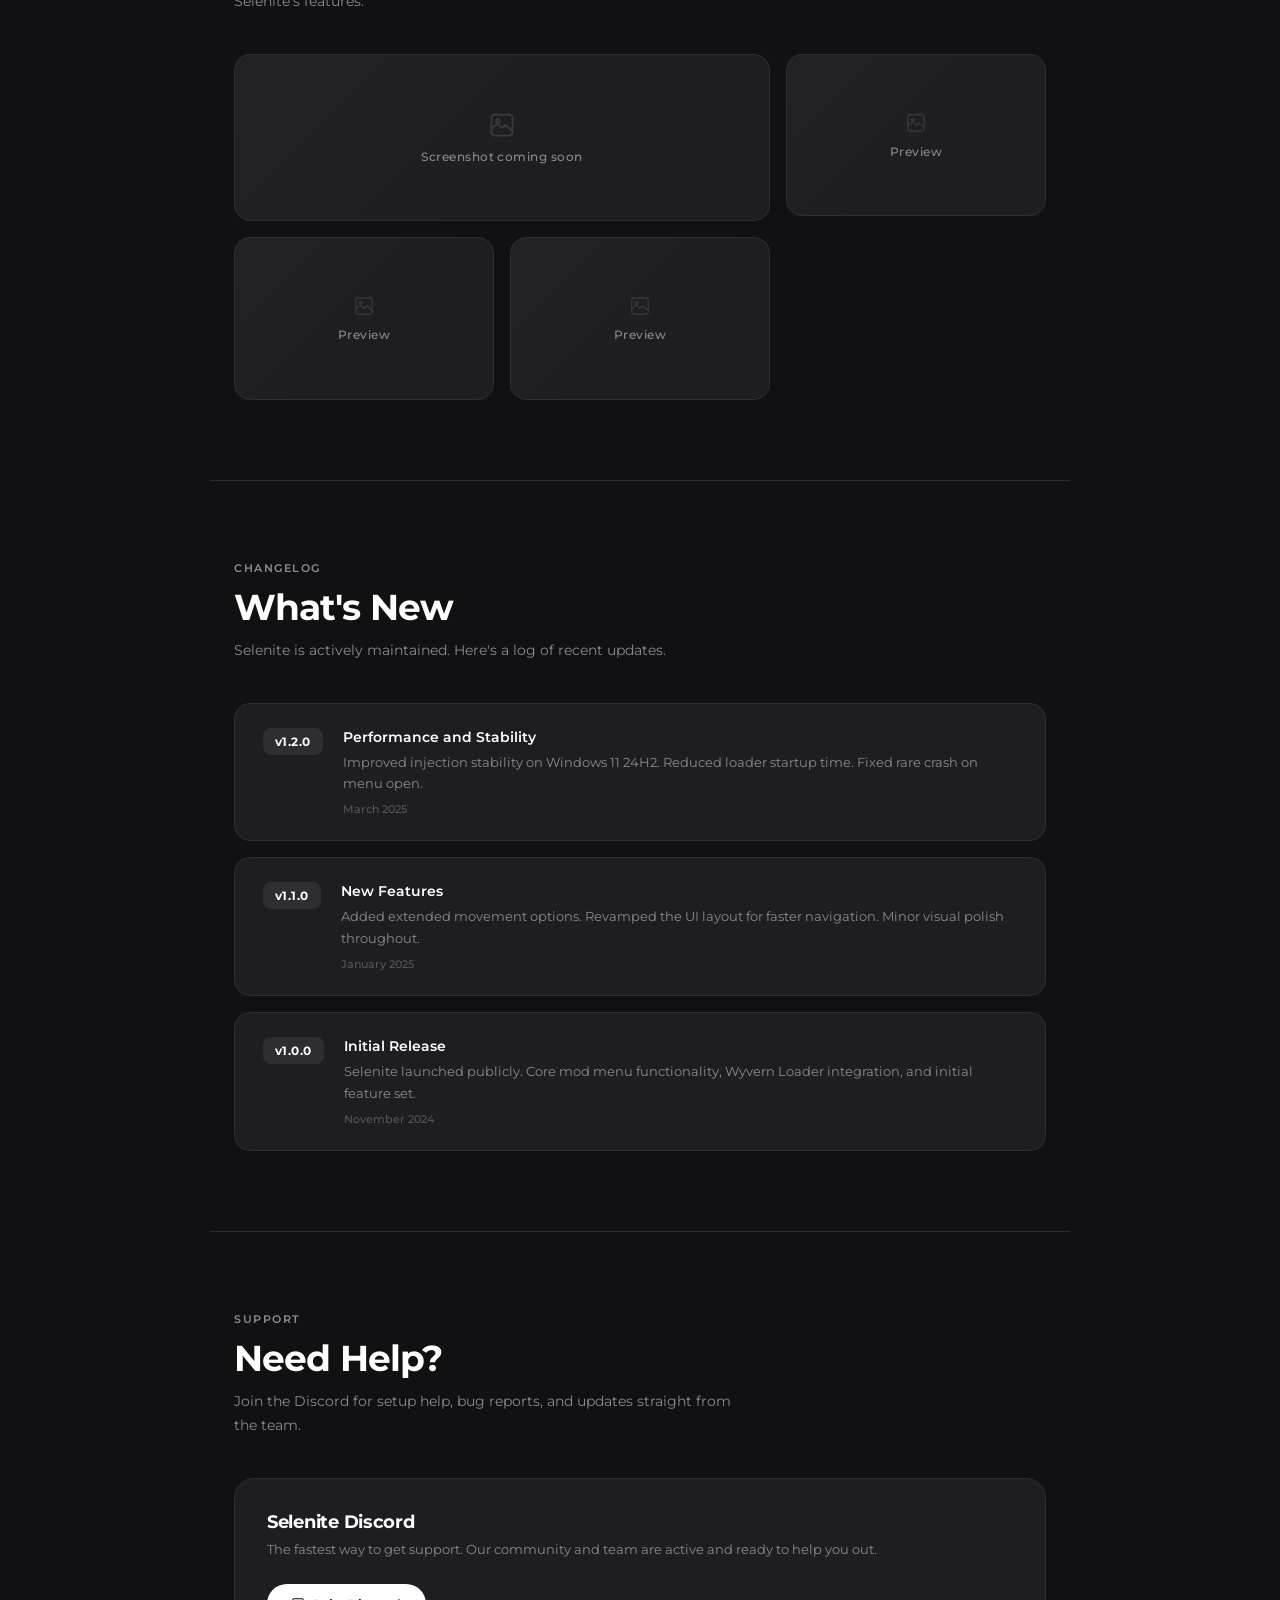
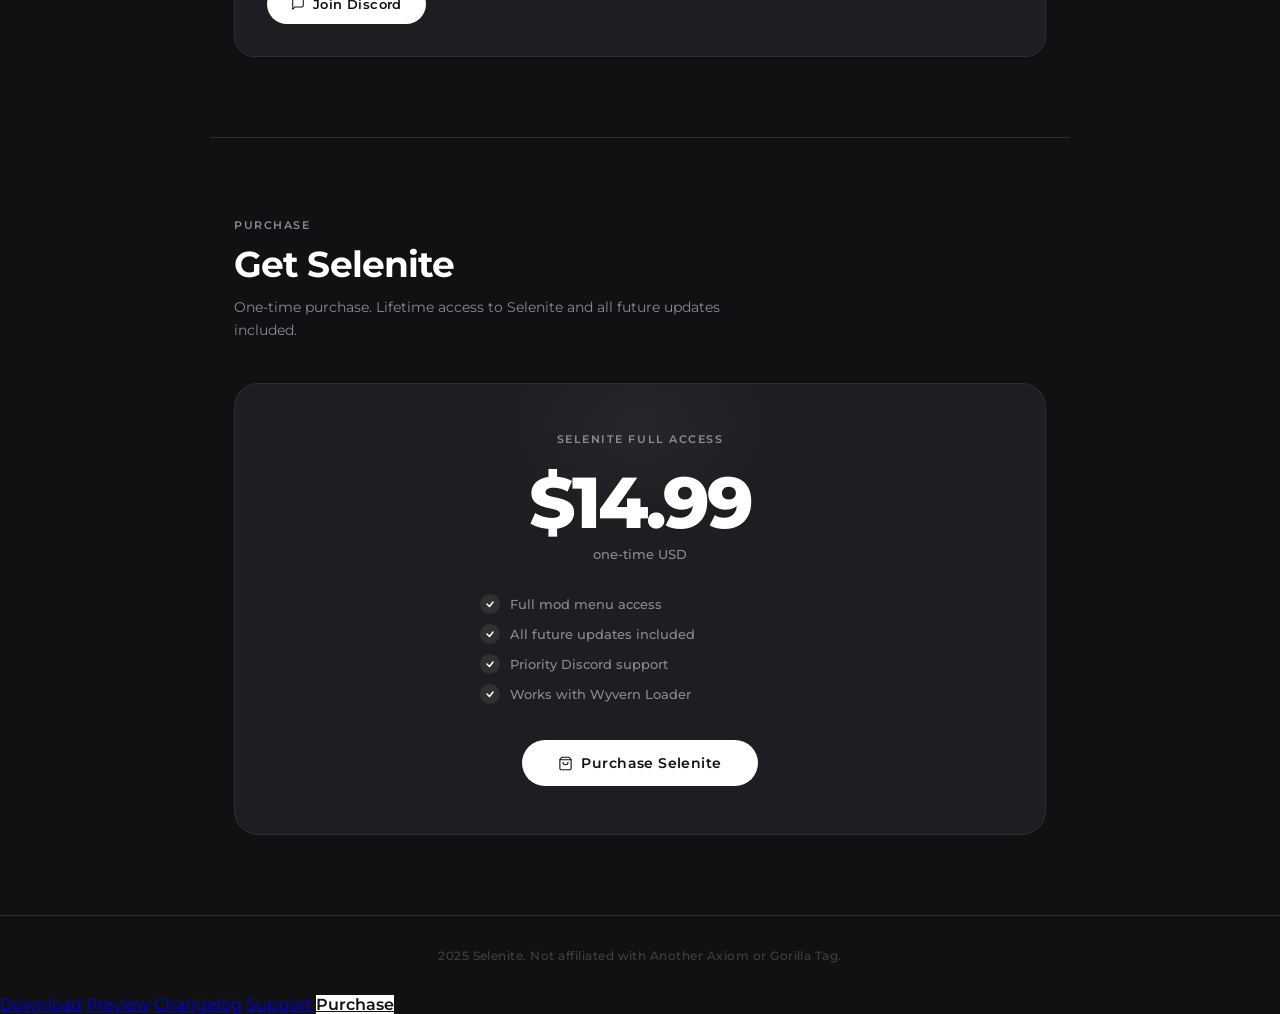
==== commit 439bfa1e: "Update index.html" ====
--- a/index.html
+++ b/index.html
@@ -24,6 +24,9 @@
       <li><a href="/support" onclick="navClick(event,'support')">Support</a></li>
       <li><a href="/purchase" class="nav-cta" onclick="navClick(event,'purchase')">Purchase</a></li>
     </ul>
+    <button class="nav-hamburger" id="navHamburger" aria-label="Menu">
+      <span></span><span></span><span></span>
+    </button>
   </nav>
 </div>
 
@@ -258,6 +261,15 @@
   </div>
 </div>
 
+<div class="mobile-sidebar-overlay" id="sidebarOverlay"></div>
+<div class="mobile-sidebar" id="mobileSidebar">
+  <a href="/download" onclick="sidebarNavClick(event,'download')">Download</a>
+  <a href="/preview" onclick="sidebarNavClick(event,'preview')">Preview</a>
+  <a href="/changelog" onclick="sidebarNavClick(event,'changelog')">Changelog</a>
+  <a href="/support" onclick="sidebarNavClick(event,'support')">Support</a>
+  <a href="/purchase" class="nav-cta" onclick="sidebarNavClick(event,'purchase')">Purchase</a>
+</div>
+
 <script src="script.js"></script>
 
 </body>
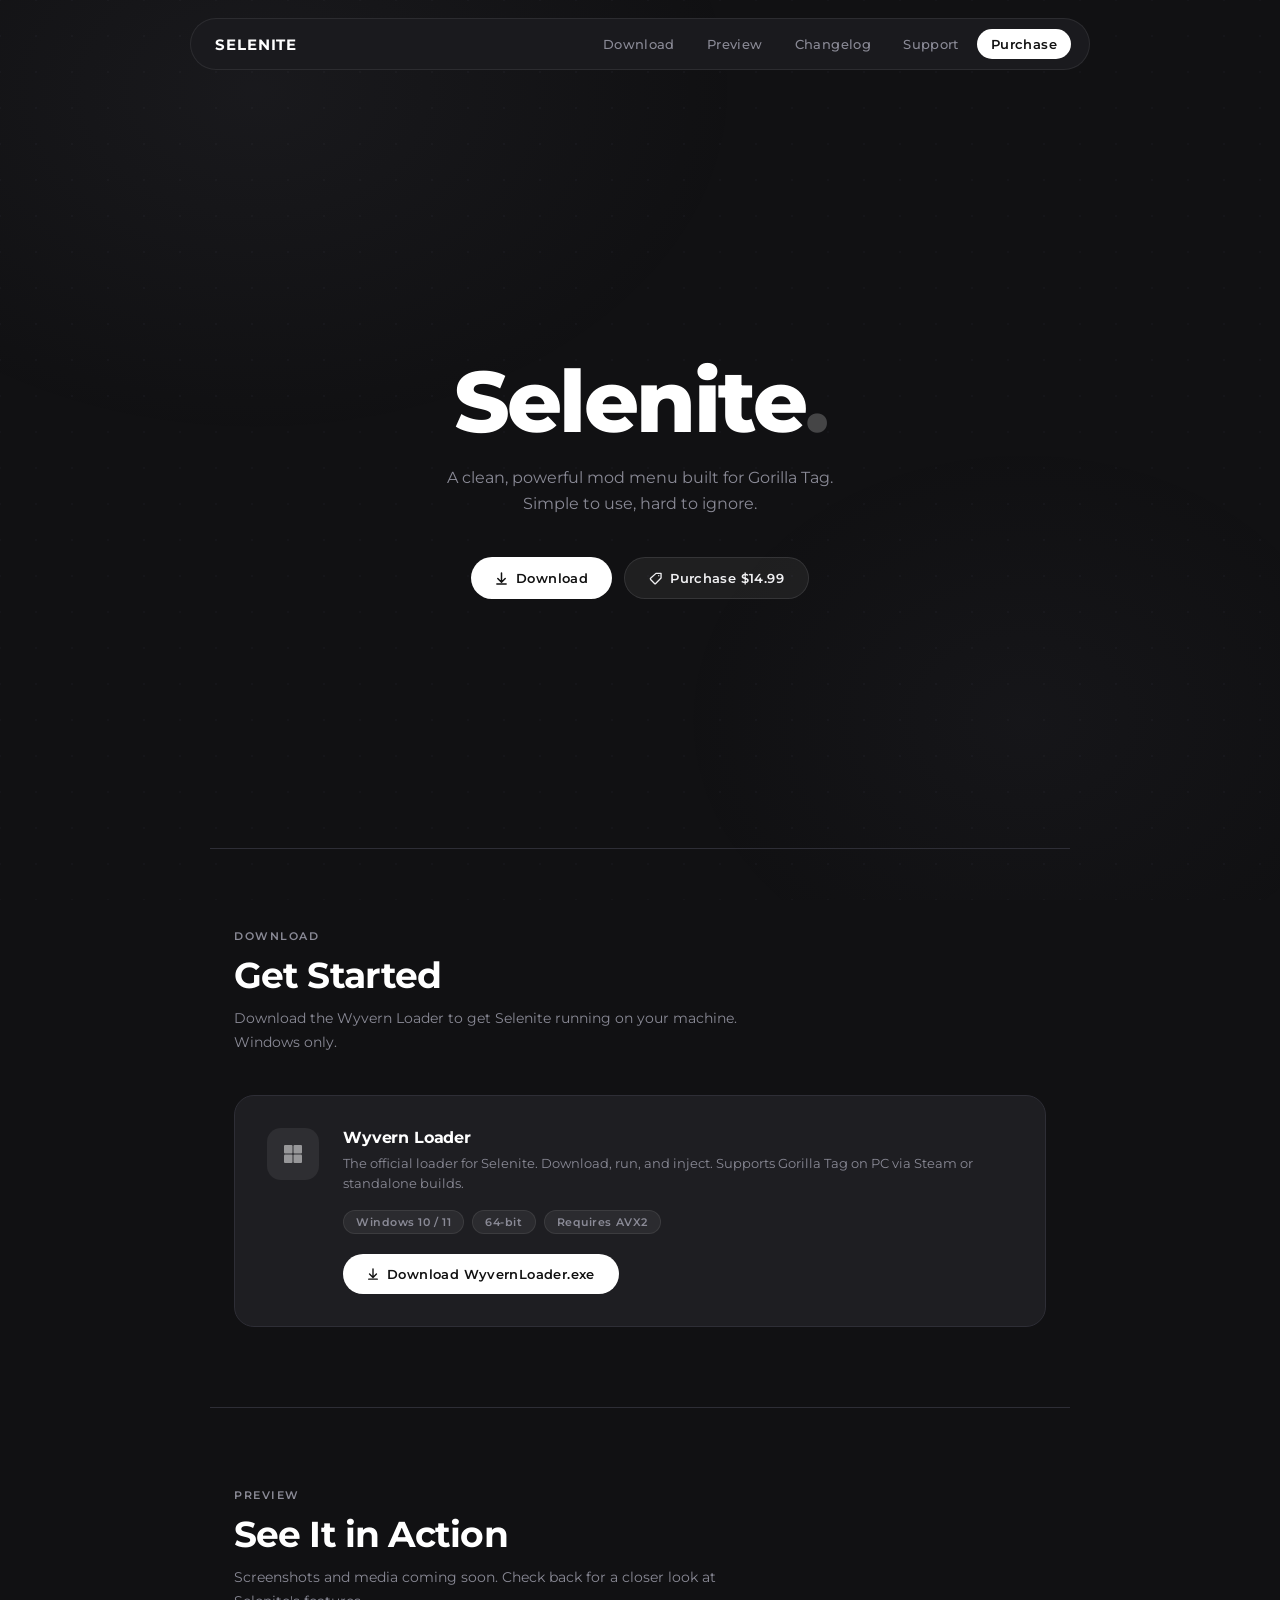
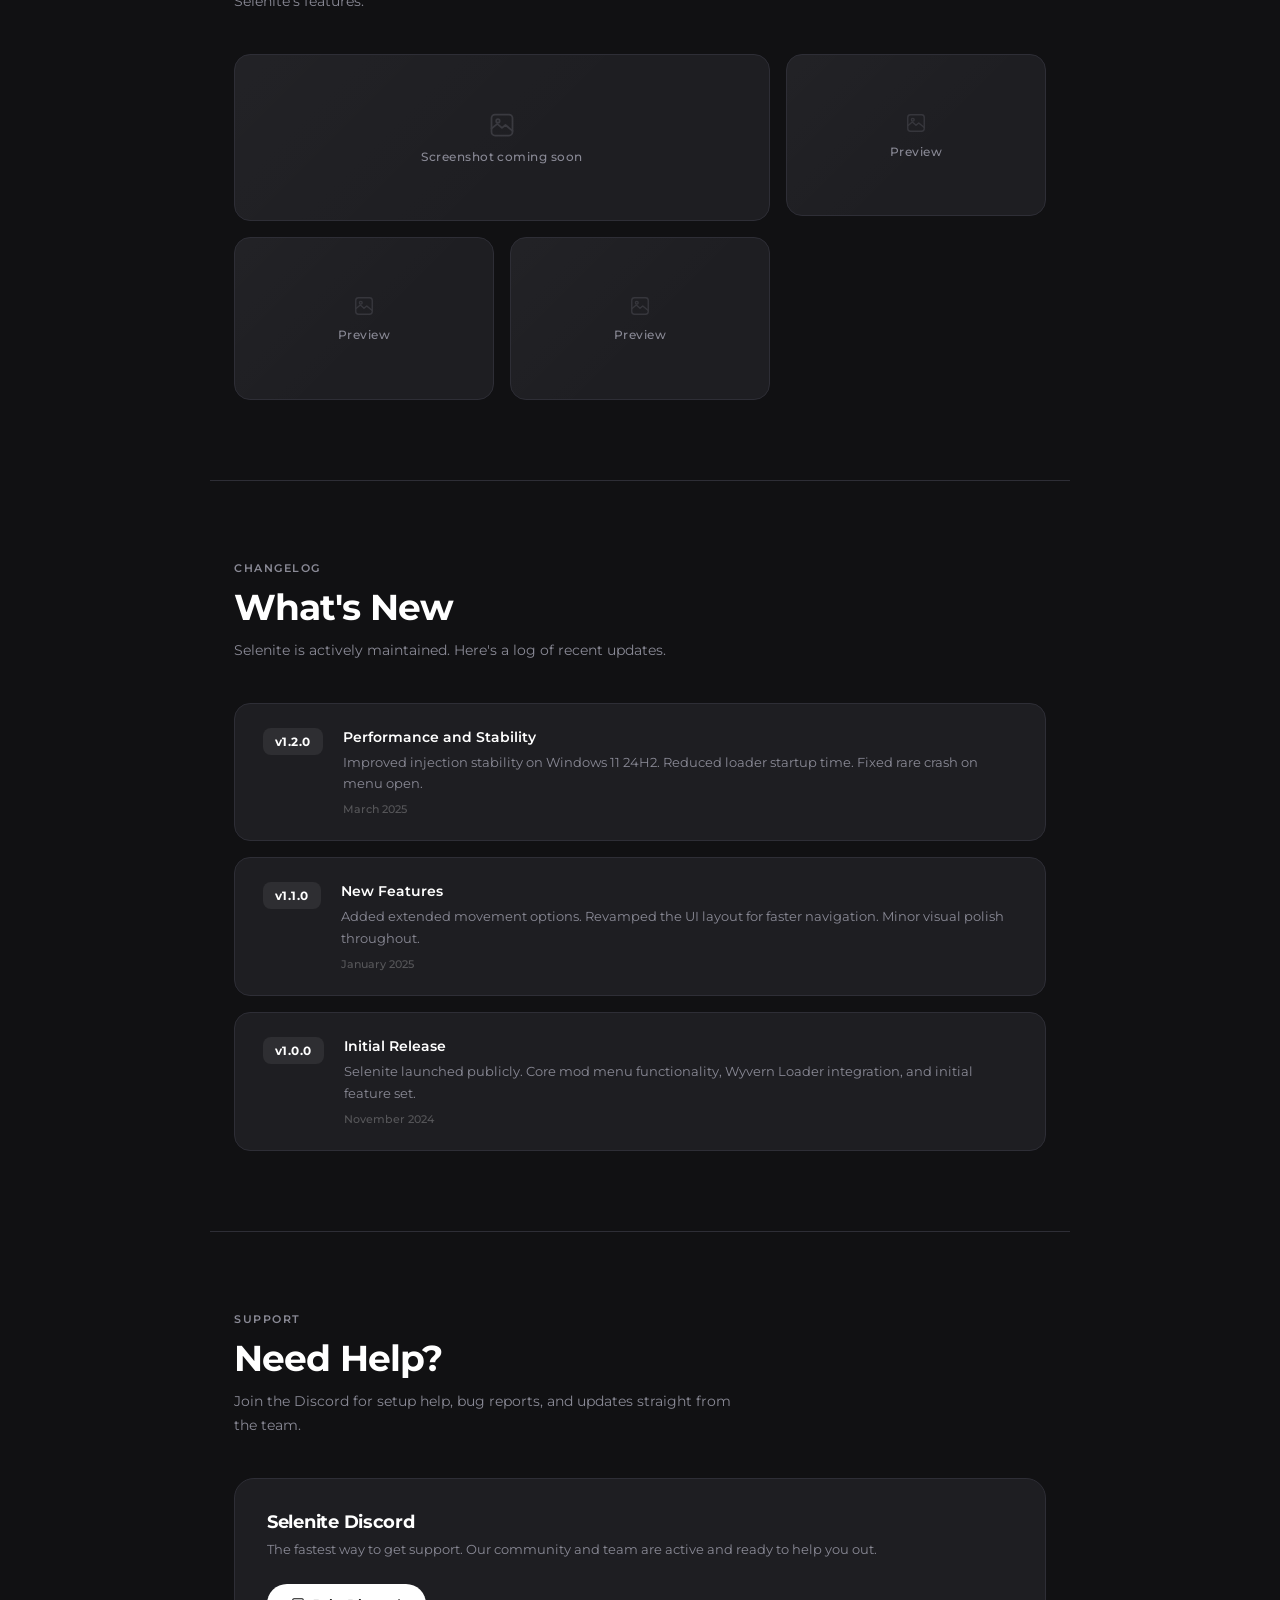
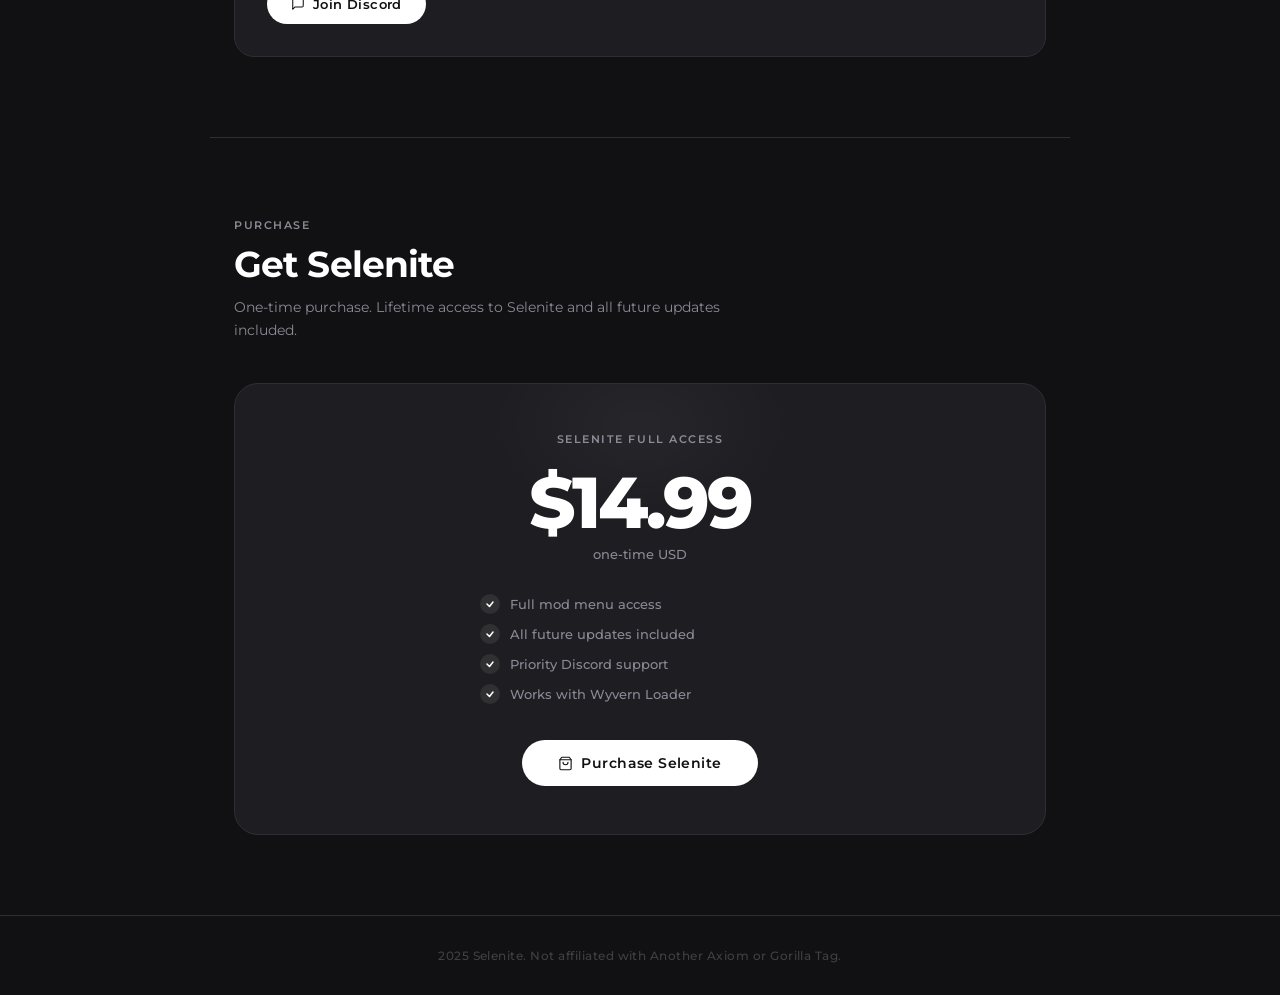
==== commit d1e81263: "Update index.html" ====
--- a/index.html
+++ b/index.html
@@ -263,6 +263,14 @@
 
 <div class="mobile-sidebar-overlay" id="sidebarOverlay"></div>
 <div class="mobile-sidebar" id="mobileSidebar">
+  <div class="sidebar-header">
+    <span class="sidebar-logo">Selenite</span>
+    <button class="sidebar-close" id="sidebarCloseBtn">
+      <svg width="10" height="10" viewBox="0 0 10 10" fill="none">
+        <path d="M1.5 1.5l7 7M8.5 1.5l-7 7" stroke="rgba(255,255,255,0.6)" stroke-width="1.5" stroke-linecap="round"/>
+      </svg>
+    </button>
+  </div>
   <a href="/download" onclick="sidebarNavClick(event,'download')">Download</a>
   <a href="/preview" onclick="sidebarNavClick(event,'preview')">Preview</a>
   <a href="/changelog" onclick="sidebarNavClick(event,'changelog')">Changelog</a>
--- a/styles.css
+++ b/styles.css
@@ -125,13 +125,13 @@
 .btn svg { flex-shrink: 0; }
 
 .btn-primary { background: var(--white); color: #111; }
-.btn-primary:hover { opacity: 0.88; transform: translateY(-1px); }
+.btn-primary:hover { opacity: 0.88; }
 
 .btn-ghost {
   background: rgba(255,255,255,0.06);
   border: 1px solid rgba(255,255,255,0.1); color: var(--text);
 }
-.btn-ghost:hover { background: rgba(255,255,255,0.1); transform: translateY(-1px); }
+.btn-ghost:hover { background: rgba(255,255,255,0.1); }
 
 .section-label {
   font-size: 11px; font-weight: 600; letter-spacing: 0.14em;
@@ -426,12 +426,104 @@
 
 .modal-confirm:hover { opacity: 0.85; }
 
+.nav-hamburger {
+  display: none;
+  flex-direction: column; justify-content: center; align-items: center; gap: 5px;
+  width: 36px; height: 36px;
+  background: rgba(255,255,255,0.06);
+  border: 1px solid rgba(255,255,255,0.08);
+  border-radius: 10px; cursor: pointer; flex-shrink: 0;
+  transition: background 0.18s;
+}
+
+.nav-hamburger:hover { background: rgba(255,255,255,0.12); }
+
+.nav-hamburger span {
+  display: block; width: 16px; height: 1.5px;
+  background: var(--white); border-radius: 2px;
+  transition: all 0.22s;
+}
+
+.nav-hamburger.open span:nth-child(1) { transform: translateY(6.5px) rotate(45deg); }
+.nav-hamburger.open span:nth-child(2) { opacity: 0; transform: scaleX(0); }
+.nav-hamburger.open span:nth-child(3) { transform: translateY(-6.5px) rotate(-45deg); }
+
+.mobile-sidebar-overlay {
+  display: none;
+  position: fixed; inset: 0;
+  background: rgba(0,0,0,0.5);
+  z-index: 98;
+  opacity: 0;
+  transition: opacity 0.22s;
+}
+
+.mobile-sidebar-overlay.open { opacity: 1; }
+
+.mobile-sidebar {
+  position: fixed; top: 0; right: 0;
+  width: 240px; height: 100vh;
+  background: #1a1a1e;
+  border-left: 1px solid rgba(255,255,255,0.08);
+  z-index: 99;
+  display: flex; flex-direction: column;
+  padding: 80px 20px 40px;
+  gap: 4px;
+  transform: translateX(100%);
+  transition: transform 0.26s cubic-bezier(0.4,0,0.2,1);
+}
+
+.mobile-sidebar.open { transform: translateX(0); }
+
+.mobile-sidebar a {
+  display: block; padding: 12px 16px; border-radius: 12px;
+  font-size: 14px; font-weight: 500; color: var(--muted);
+  text-decoration: none; letter-spacing: 0.03em;
+  transition: color 0.18s, background 0.18s;
+}
+
+.mobile-sidebar a:hover { color: var(--white); background: rgba(255,255,255,0.07); }
+
+.mobile-sidebar .nav-cta {
+  background: var(--white) !important; color: #111 !important;
+  font-weight: 600 !important; margin-top: 8px;
+}
+
 @media (max-width: 640px) {
+  .nav-links { display: none; }
+  .nav-hamburger { display: flex; }
+  .mobile-sidebar-overlay { display: block; pointer-events: none; }
+  .mobile-sidebar-overlay.open { pointer-events: all; }
+
+  .nav-wrap { width: calc(100% - 32px); top: 14px; }
+  nav { padding: 8px 14px; border-radius: 16px; }
+
+  .page { padding-top: 90px; }
+  section { padding: 56px 20px; }
+
+  #hero { min-height: 75vh; padding-top: 40px; padding-bottom: 40px; }
+  .hero-sub { font-size: 14px; }
+  .hero-actions { flex-direction: column; align-items: center; width: 100%; }
+  .hero-actions .btn { width: 100%; max-width: 280px; justify-content: center; }
+
+  .download-card { flex-direction: column; padding: 24px; }
+  .dl-icon { width: 44px; height: 44px; }
+
+  .preview-grid { grid-template-columns: 1fr; gap: 12px; }
+  .preview-span2 { grid-column: span 1; aspect-ratio: 16/10; }
+
+  .changelog-item { flex-direction: column; gap: 12px; padding: 20px; }
+
+  .purchase-card { padding: 32px 20px; }
+  .perks { max-width: 100%; }
+
+  .support-card { flex-direction: column; padding: 24px; }
+
+  .modal { padding: 28px 20px; }
+}
+
+@media (min-width: 641px) and (max-width: 860px) {
+  section { padding: 64px 32px; }
   .preview-grid { grid-template-columns: 1fr 1fr; }
-  .preview-span2 { grid-column: span 2; }
-  .download-card { flex-direction: column; }
-  nav { padding: 8px 12px; gap: 8px; }
-  .nav-links a { padding: 6px 10px; font-size: 12px; }
-  .purchase-card { padding: 32px 24px; }
-  .support-card { flex-direction: column; }
-}
+  .preview-span2 { grid-column: span 2; aspect-ratio: 32/10; }
+  .purchase-card { padding: 40px 32px; }
+}
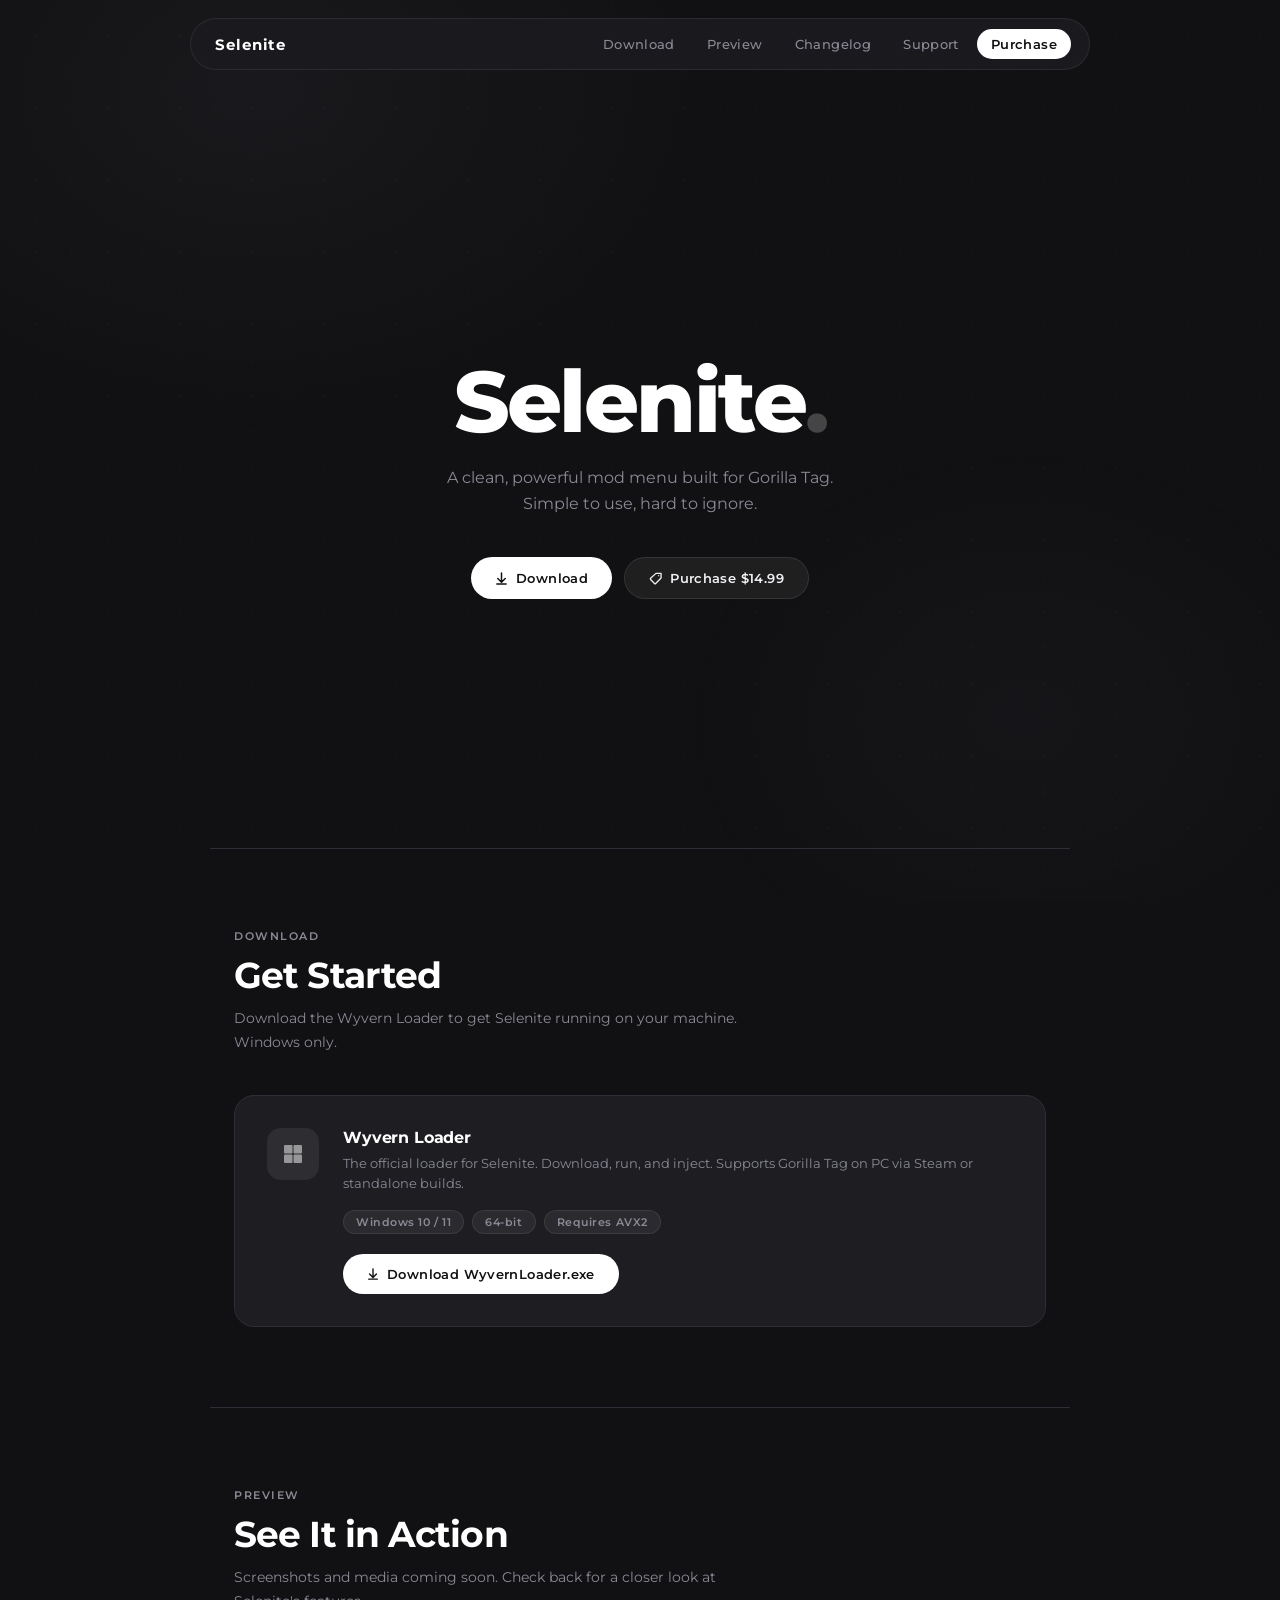
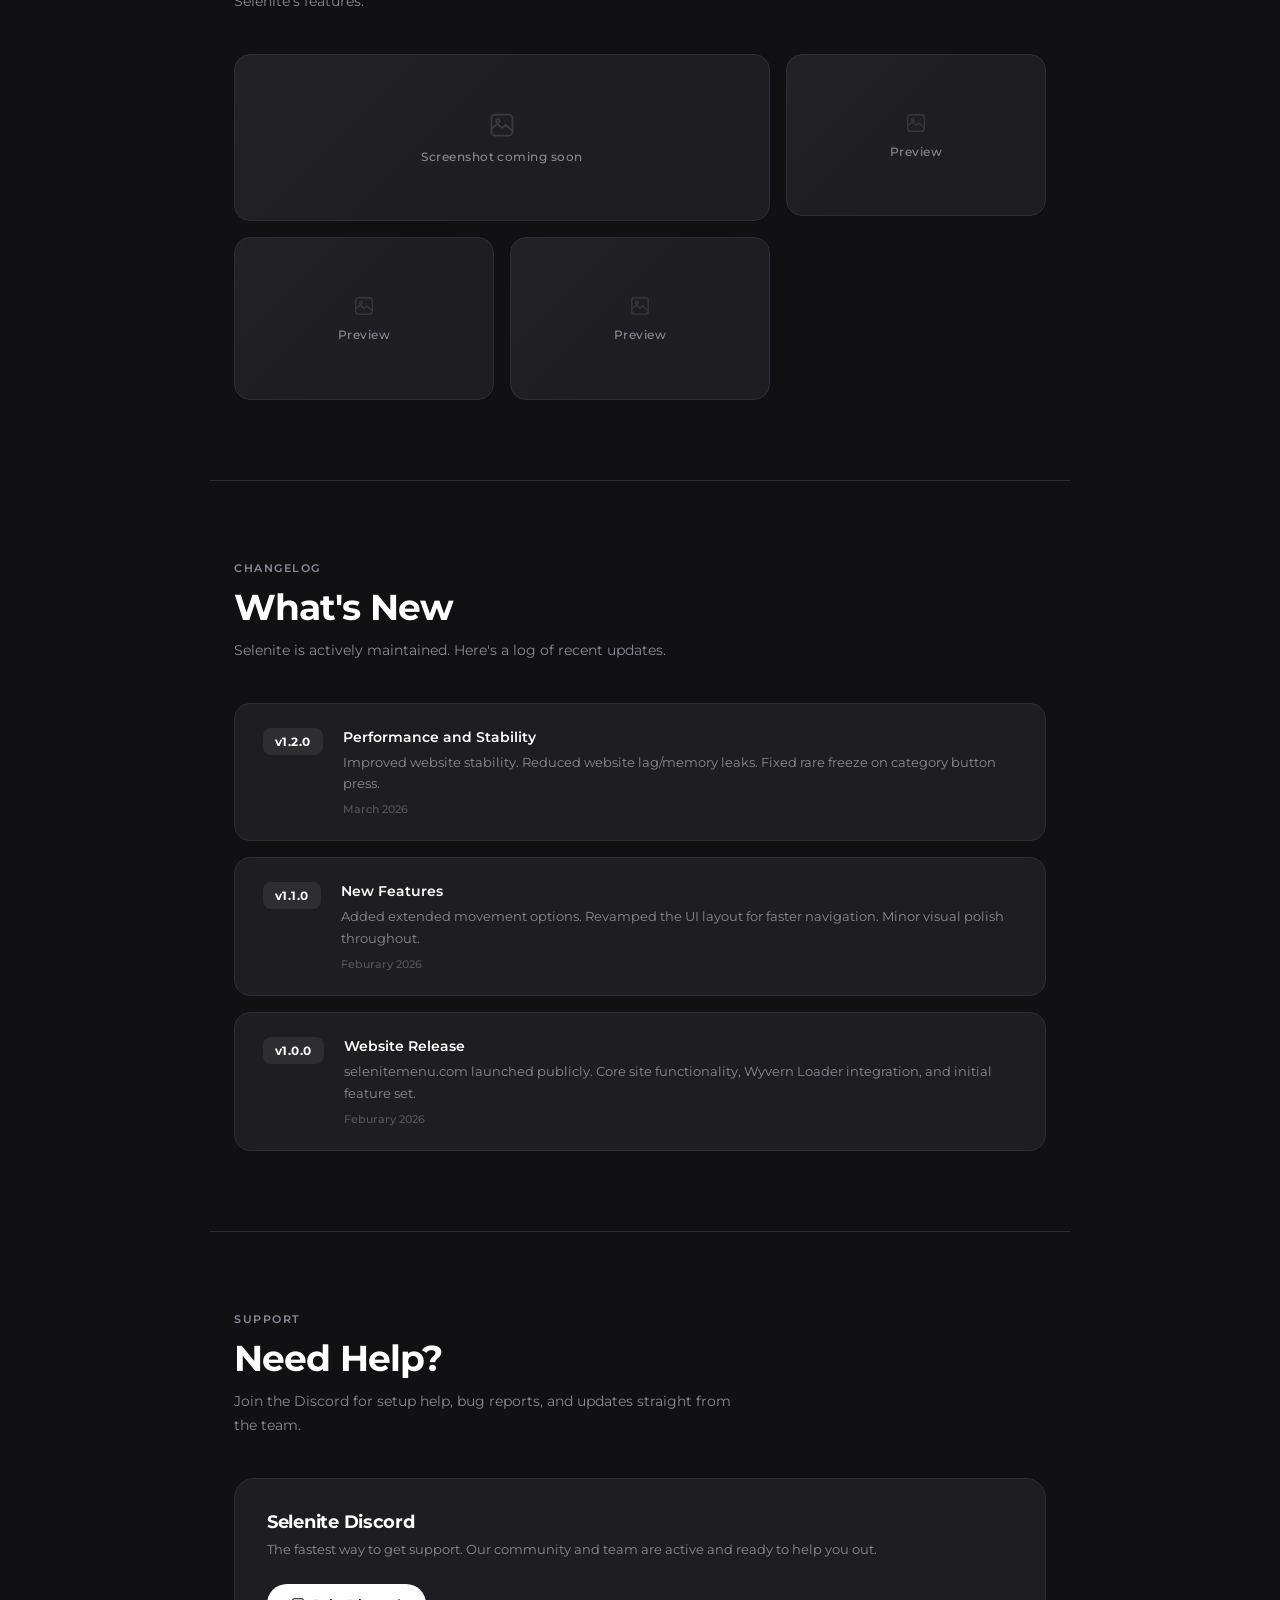
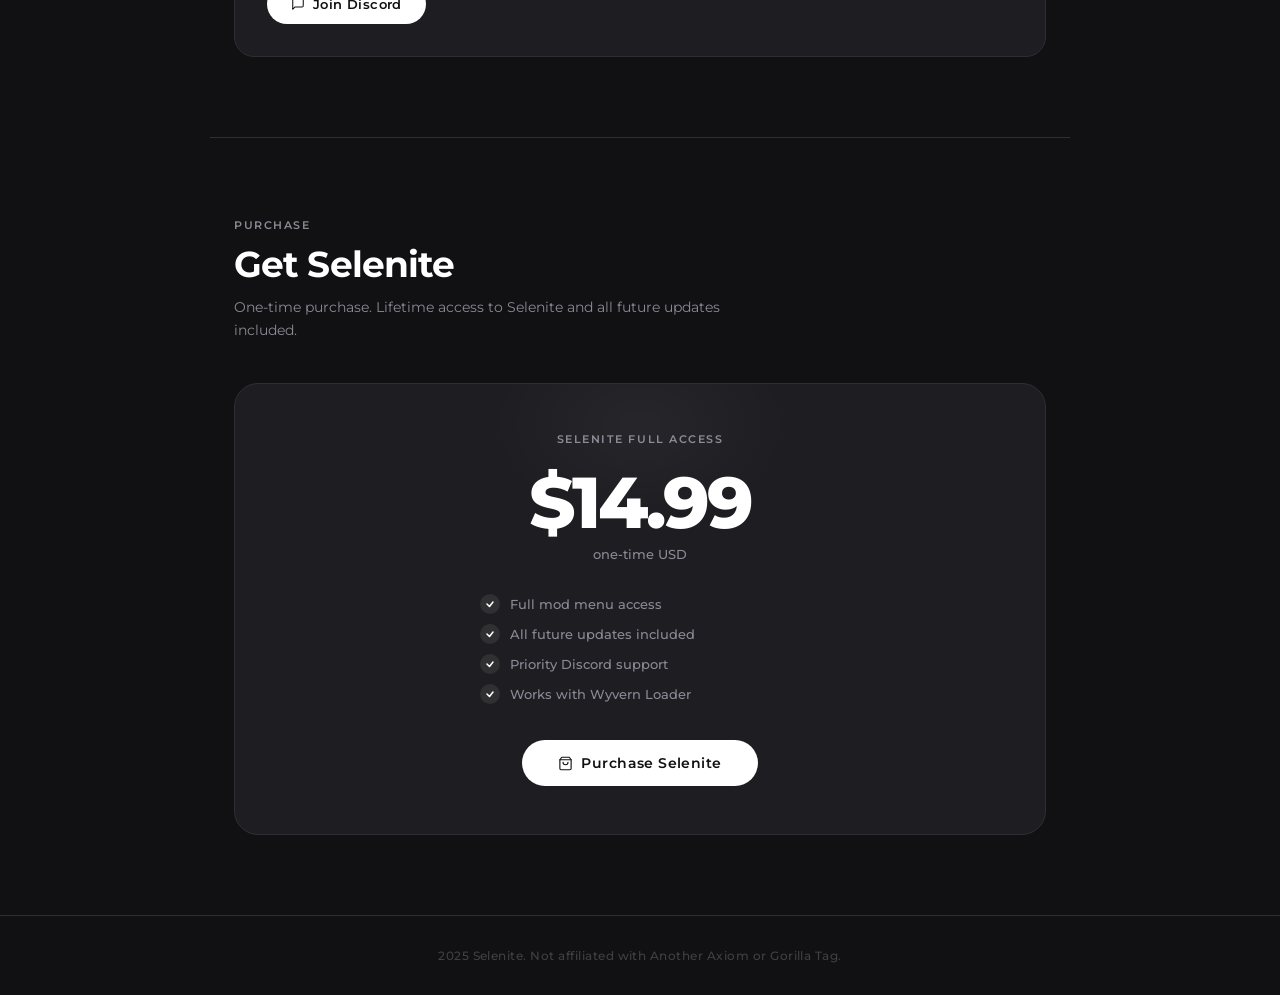
==== commit 67d9d38b: "Update index.html" ====
--- a/index.html
+++ b/index.html
@@ -146,8 +146,8 @@
         <div class="cl-version">v1.2.0</div>
         <div class="cl-content">
           <div class="cl-title">Performance and Stability</div>
-          <div class="cl-body">Improved injection stability on Windows 11 24H2. Reduced loader startup time. Fixed rare crash on menu open.</div>
-          <div class="cl-date">March 2025</div>
+          <div class="cl-body">Improved website stability. Reduced website lag/memory leaks. Fixed rare freeze on category button press.</div>
+          <div class="cl-date">March 2026</div>
         </div>
       </div>
       <div class="changelog-item">
@@ -155,15 +155,15 @@
         <div class="cl-content">
           <div class="cl-title">New Features</div>
           <div class="cl-body">Added extended movement options. Revamped the UI layout for faster navigation. Minor visual polish throughout.</div>
-          <div class="cl-date">January 2025</div>
+          <div class="cl-date">Feburary 2026</div>
         </div>
       </div>
       <div class="changelog-item">
         <div class="cl-version">v1.0.0</div>
         <div class="cl-content">
-          <div class="cl-title">Initial Release</div>
-          <div class="cl-body">Selenite launched publicly. Core mod menu functionality, Wyvern Loader integration, and initial feature set.</div>
-          <div class="cl-date">November 2024</div>
+          <div class="cl-title">Website Release</div>
+          <div class="cl-body">selenitemenu.com launched publicly. Core site functionality, Wyvern Loader integration, and initial feature set.</div>
+          <div class="cl-date">Feburary 2026</div>
         </div>
       </div>
     </div>
--- a/styles.css
+++ b/styles.css
@@ -67,7 +67,7 @@
 .nav-logo {
   font-weight: 700; font-size: 15px;
   letter-spacing: 0.06em; color: var(--white);
-  text-transform: uppercase; white-space: nowrap; padding: 0 6px;
+  white-space: nowrap; padding: 0 6px;
 }
 
 .nav-links { display: flex; align-items: center; gap: 4px; list-style: none; }
@@ -441,38 +441,56 @@
 .nav-hamburger span {
   display: block; width: 16px; height: 1.5px;
   background: var(--white); border-radius: 2px;
-  transition: all 0.22s;
-}
-
-.nav-hamburger.open span:nth-child(1) { transform: translateY(6.5px) rotate(45deg); }
-.nav-hamburger.open span:nth-child(2) { opacity: 0; transform: scaleX(0); }
-.nav-hamburger.open span:nth-child(3) { transform: translateY(-6.5px) rotate(-45deg); }
+}
 
 .mobile-sidebar-overlay {
   display: none;
   position: fixed; inset: 0;
   background: rgba(0,0,0,0.5);
-  z-index: 98;
+  z-index: 200;
   opacity: 0;
-  transition: opacity 0.22s;
-}
-
-.mobile-sidebar-overlay.open { opacity: 1; }
+  pointer-events: none;
+  transition: opacity 0.25s;
+}
+
+.mobile-sidebar-overlay.open { opacity: 1; pointer-events: all; }
 
 .mobile-sidebar {
   position: fixed; top: 0; right: 0;
-  width: 240px; height: 100vh;
+  width: 260px; height: 100vh;
   background: #1a1a1e;
   border-left: 1px solid rgba(255,255,255,0.08);
-  z-index: 99;
+  z-index: 201;
   display: flex; flex-direction: column;
-  padding: 80px 20px 40px;
+  padding: 24px 20px 40px;
   gap: 4px;
   transform: translateX(100%);
-  transition: transform 0.26s cubic-bezier(0.4,0,0.2,1);
+  transition: transform 0.28s cubic-bezier(0.4,0,0.2,1);
 }
 
 .mobile-sidebar.open { transform: translateX(0); }
+
+.sidebar-header {
+  display: flex; align-items: center; justify-content: space-between;
+  margin-bottom: 24px; padding: 0 4px;
+}
+
+.sidebar-logo {
+  font-weight: 700; font-size: 15px;
+  letter-spacing: 0.06em; color: var(--white);
+}
+
+.sidebar-close {
+  width: 32px; height: 32px;
+  background: rgba(255,255,255,0.06);
+  border: 1px solid rgba(255,255,255,0.08);
+  border-radius: 8px;
+  display: flex; align-items: center; justify-content: center;
+  cursor: pointer; flex-shrink: 0;
+  transition: background 0.15s;
+}
+
+.sidebar-close:hover { background: rgba(255,255,255,0.13); }
 
 .mobile-sidebar a {
   display: block; padding: 12px 16px; border-radius: 12px;
@@ -491,8 +509,7 @@
 @media (max-width: 640px) {
   .nav-links { display: none; }
   .nav-hamburger { display: flex; }
-  .mobile-sidebar-overlay { display: block; pointer-events: none; }
-  .mobile-sidebar-overlay.open { pointer-events: all; }
+  .mobile-sidebar-overlay { display: block; }
 
   .nav-wrap { width: calc(100% - 32px); top: 14px; }
   nav { padding: 8px 14px; border-radius: 16px; }
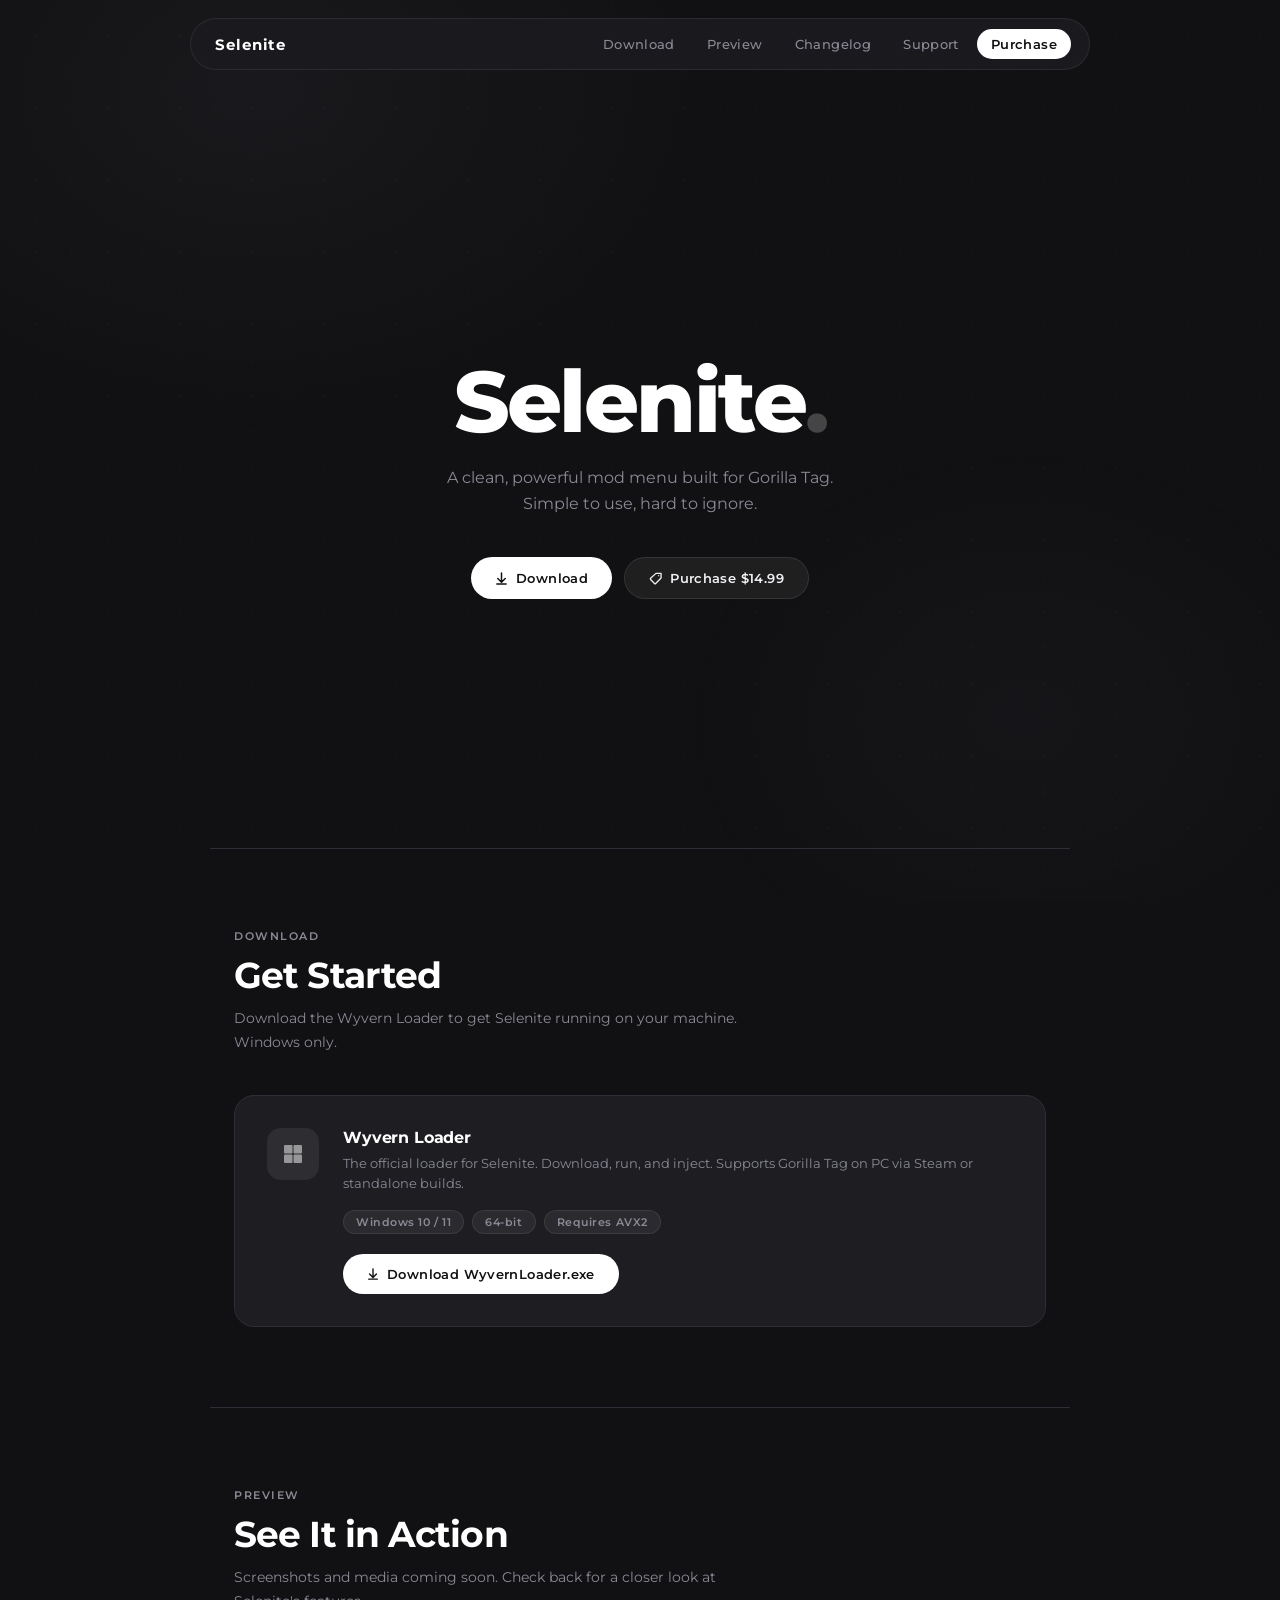
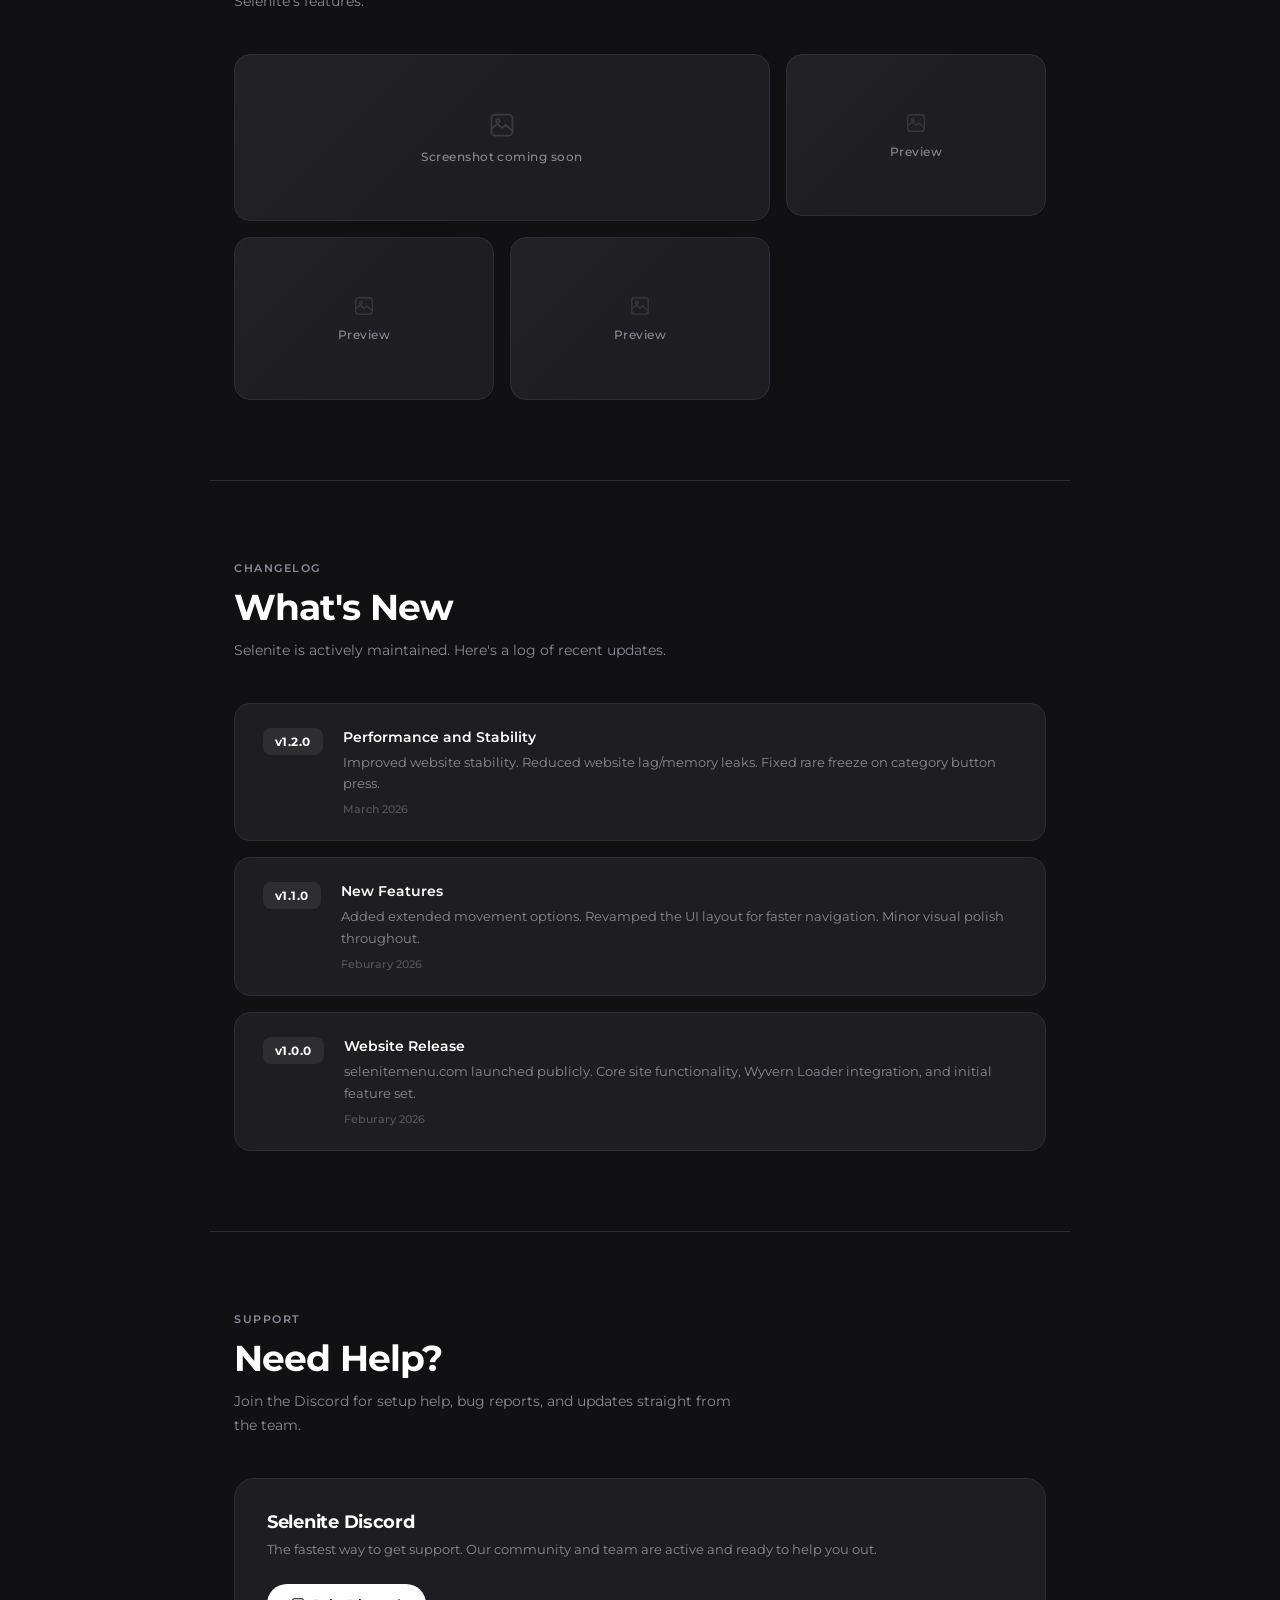
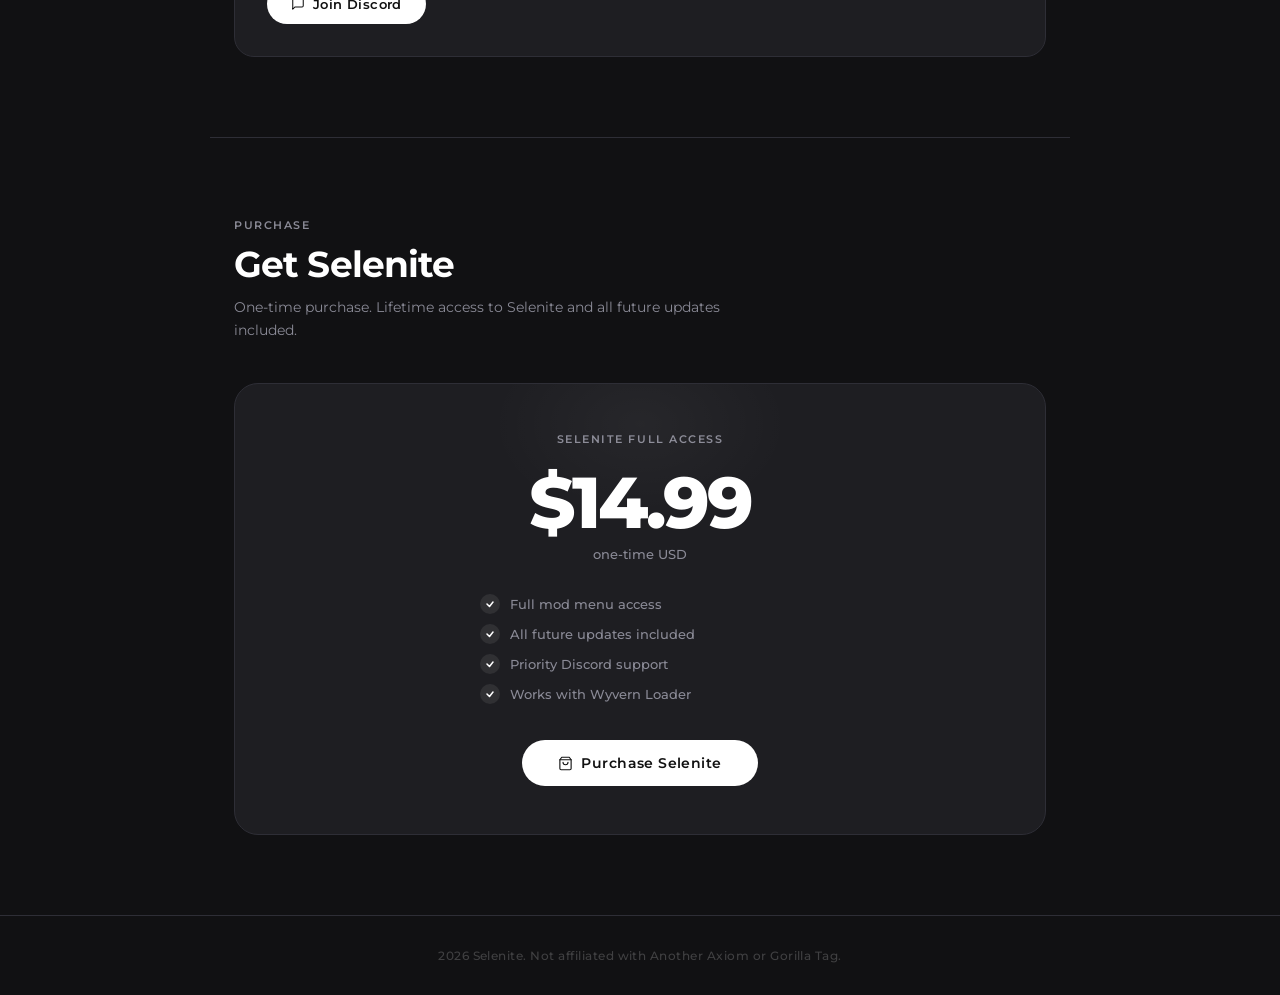
==== commit 01c5f8c1: "Update index.html" ====
--- a/index.html
+++ b/index.html
@@ -229,7 +229,7 @@
   </section>
 
   <footer>
-    2025 Selenite. Not affiliated with Another Axiom or Gorilla Tag.
+    2026 Selenite. Not affiliated with Another Axiom or Gorilla Tag.
   </footer>
 
 </div>
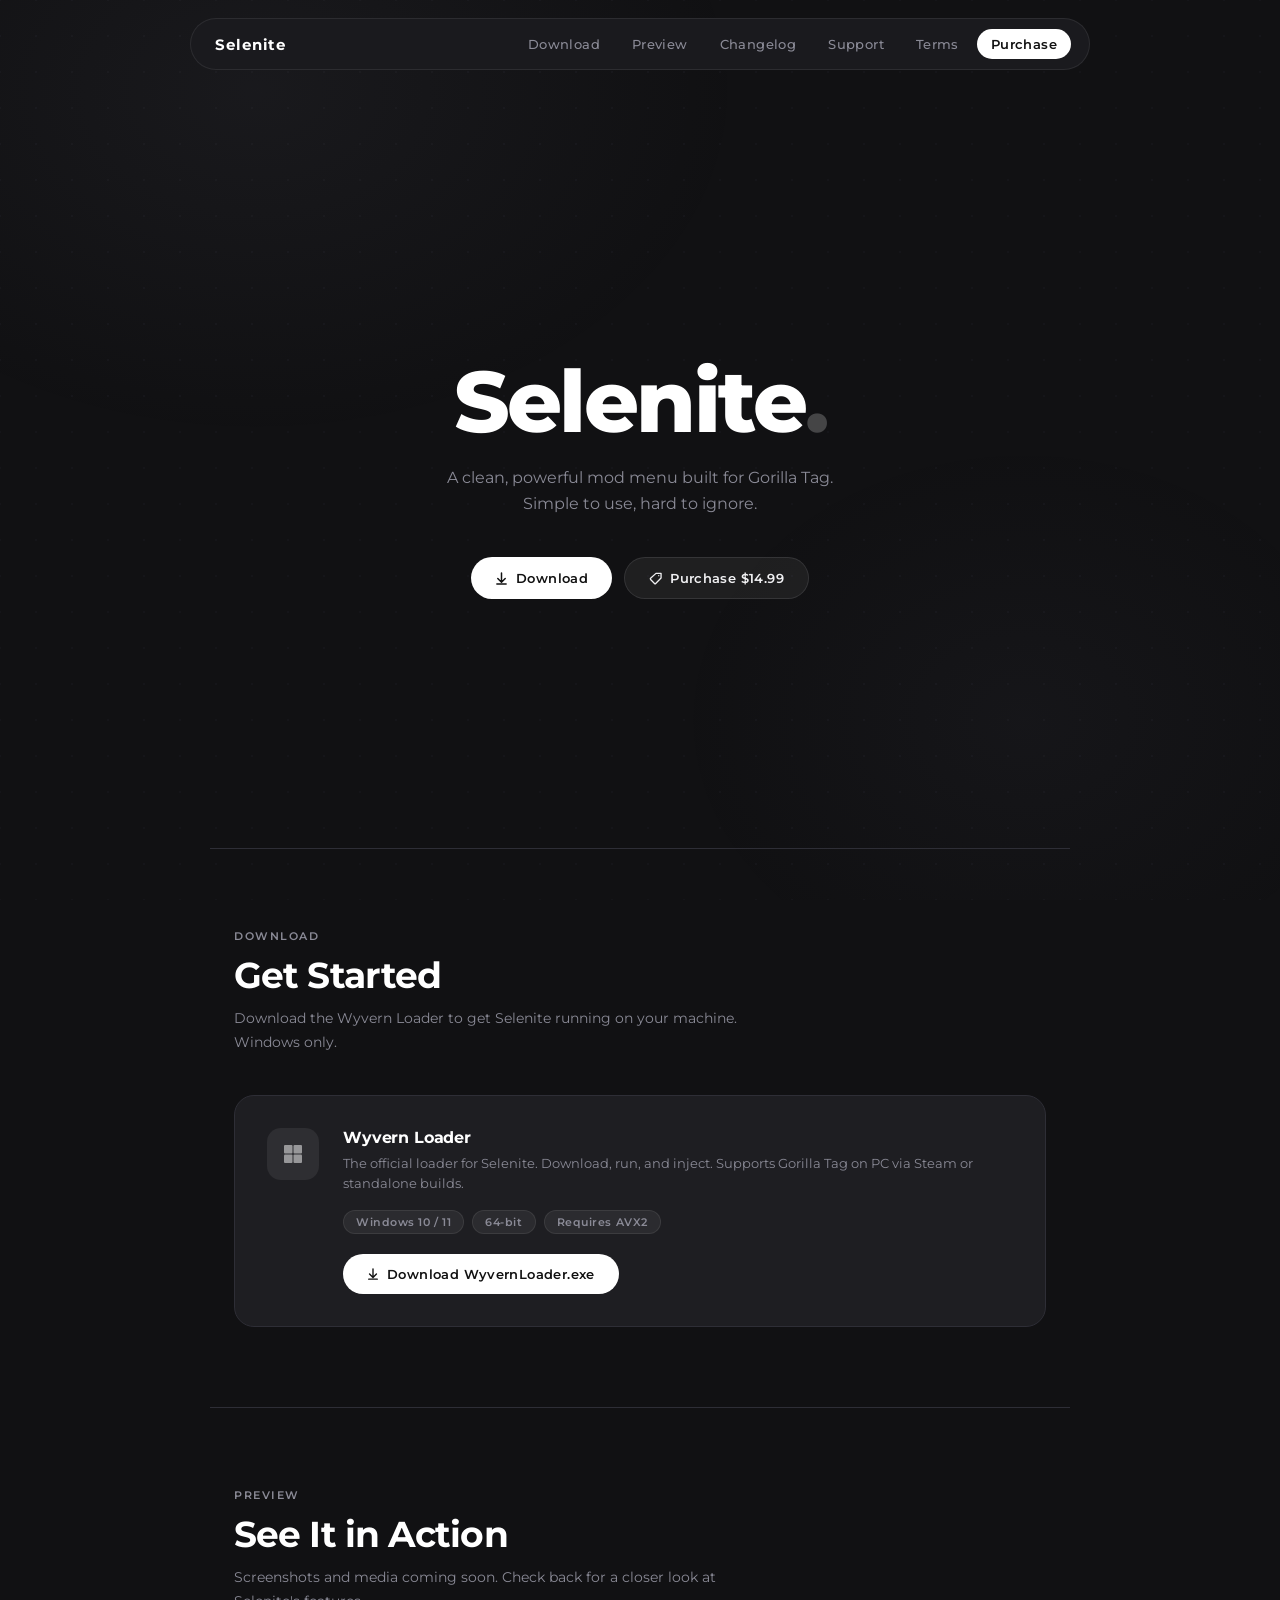
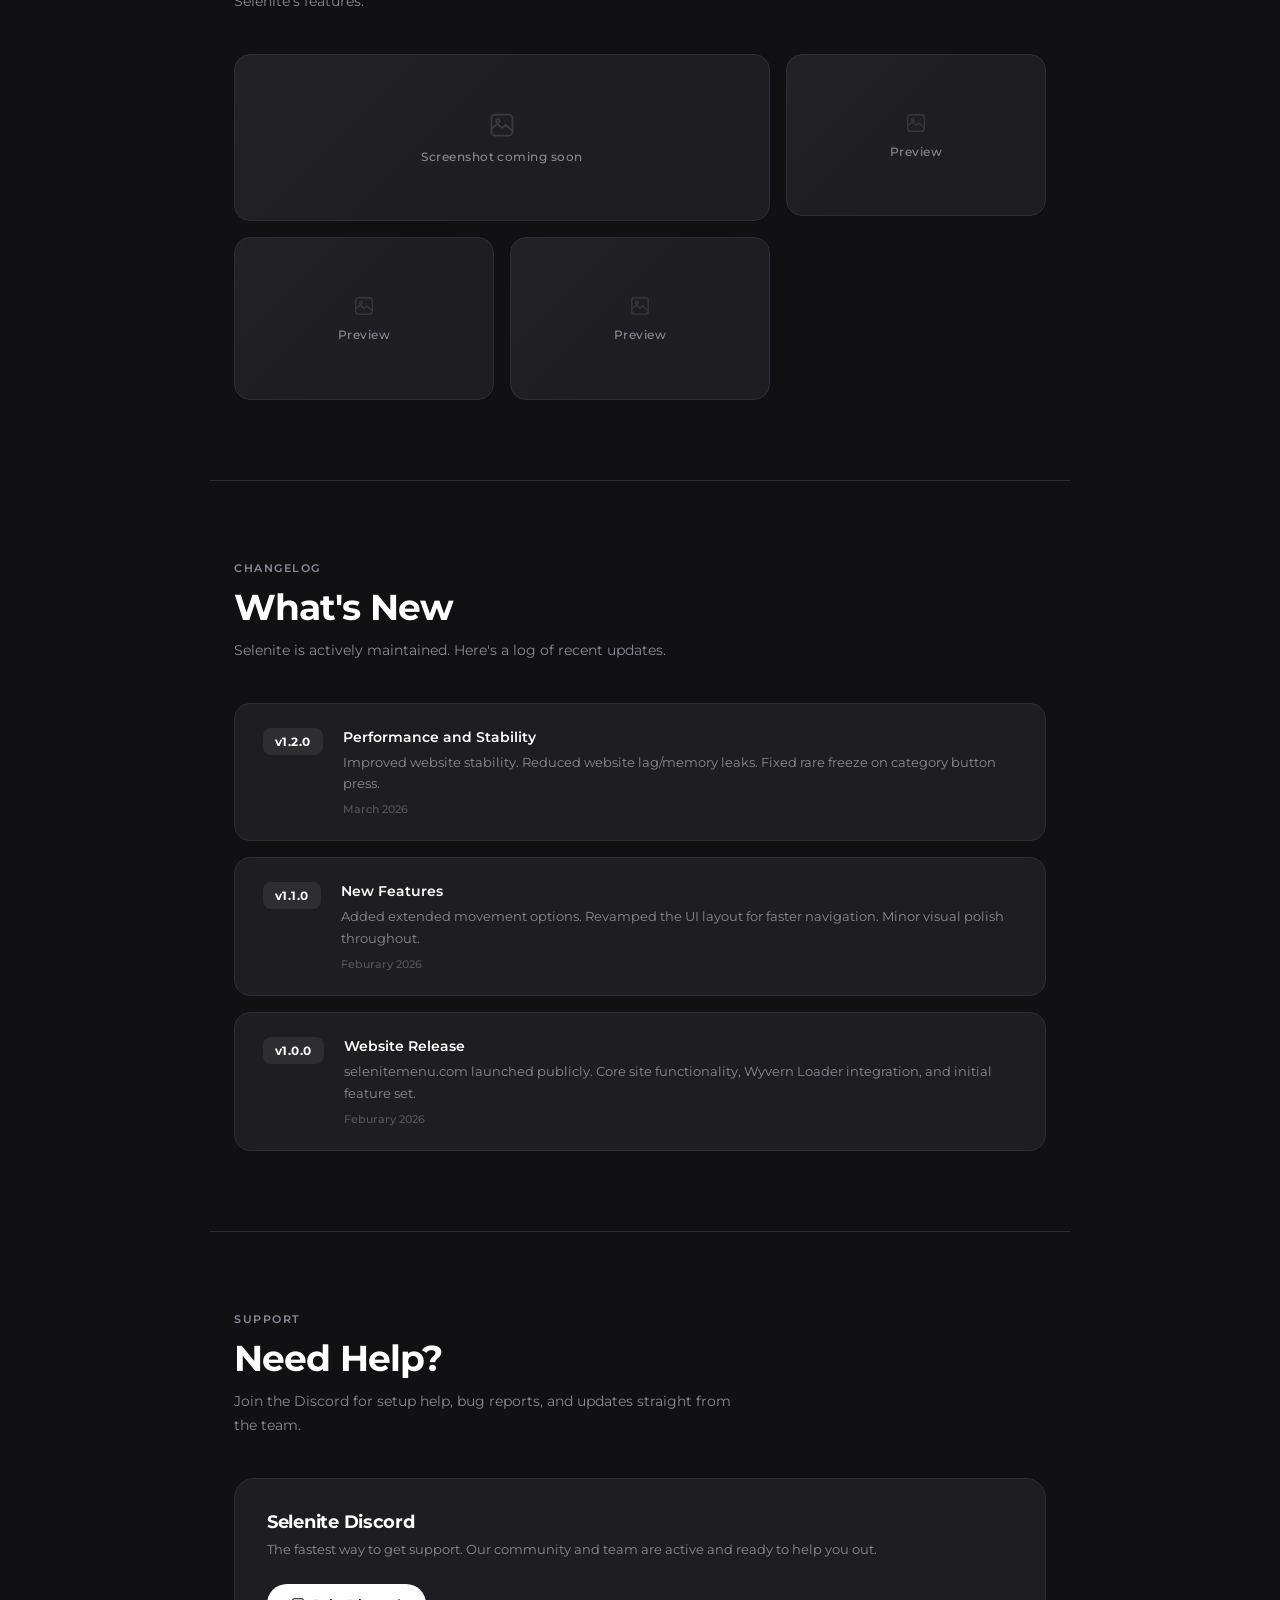
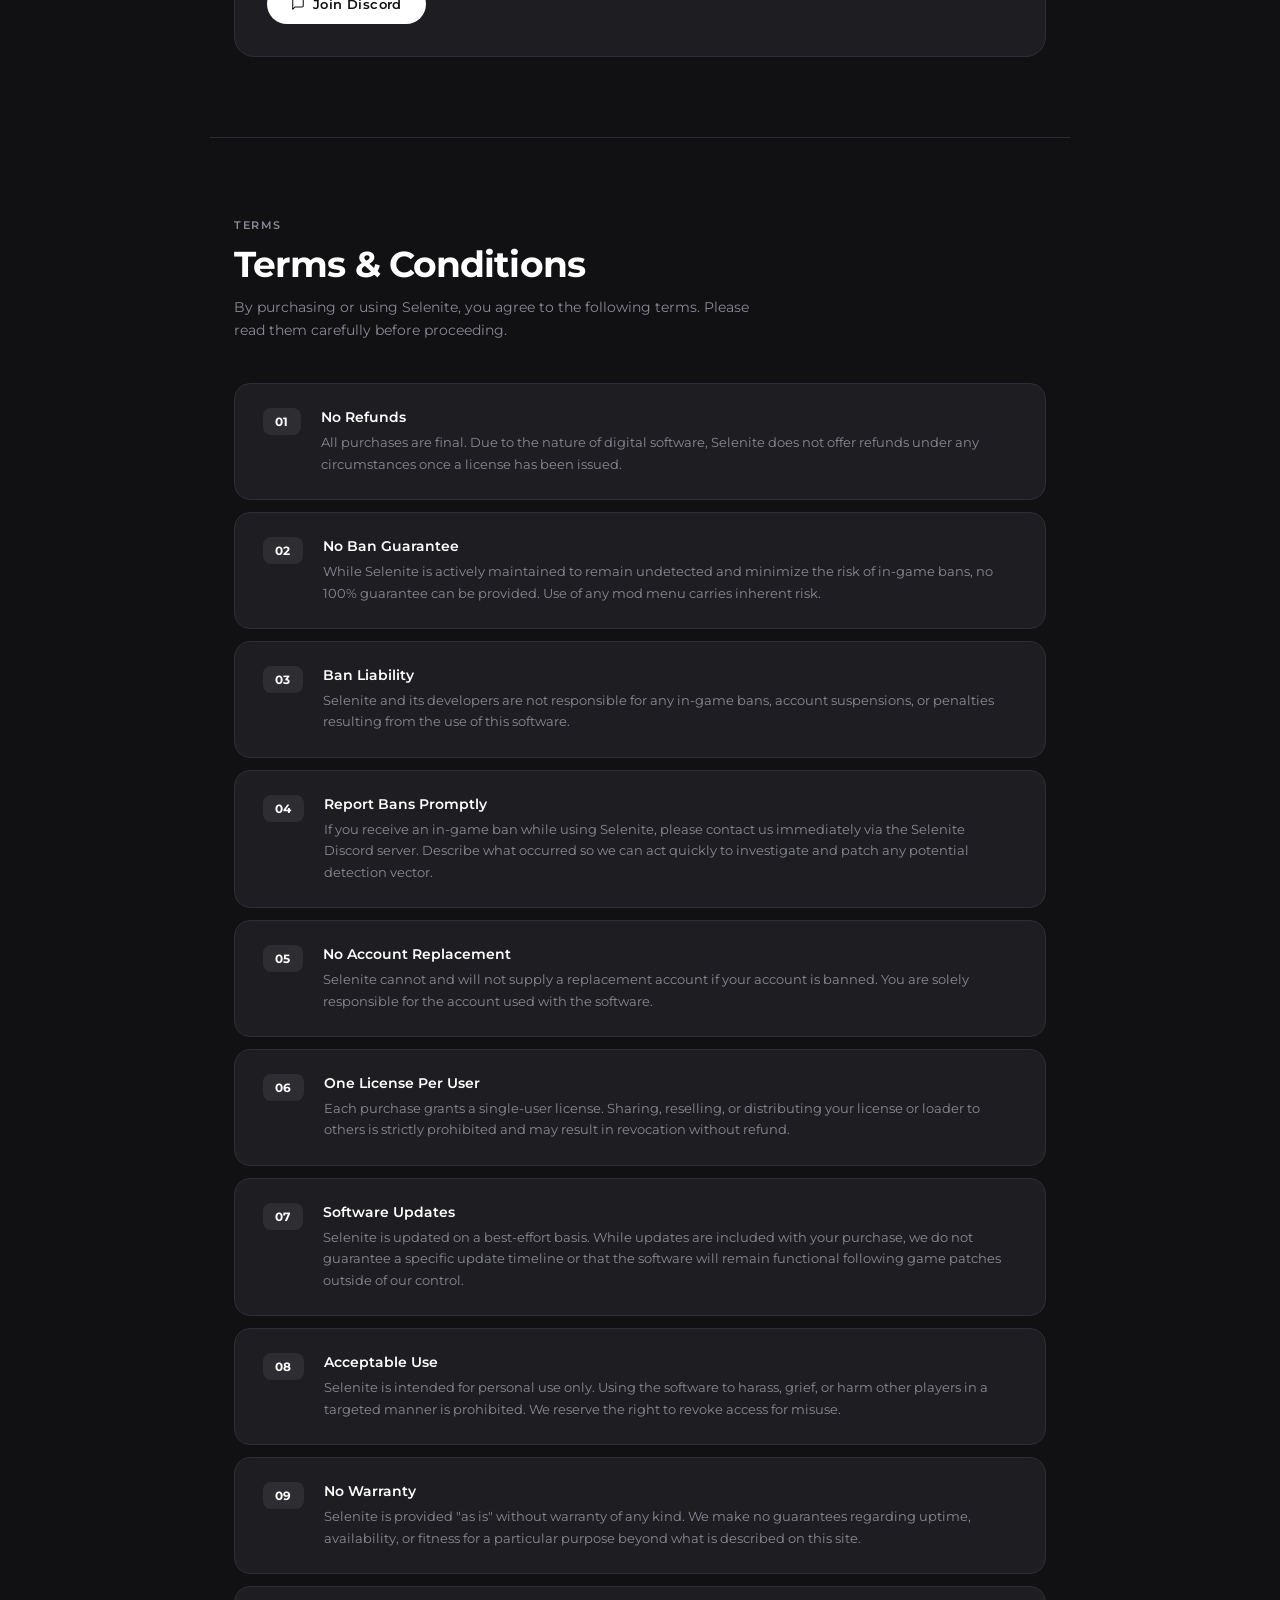
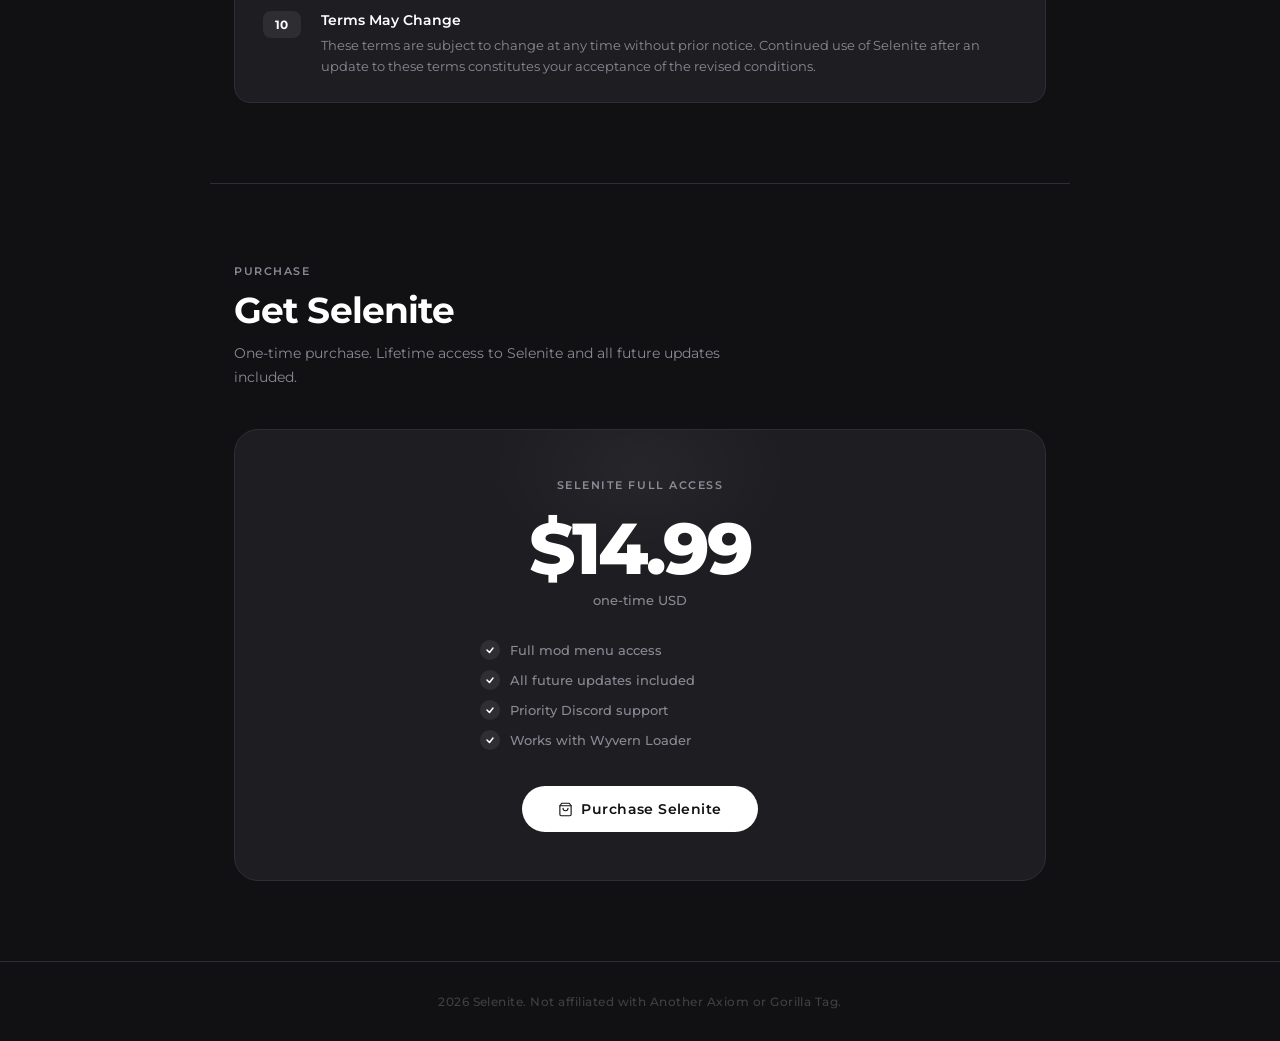
==== commit 9a8692ab: "Update index.html" ====
--- a/index.html
+++ b/index.html
@@ -22,6 +22,7 @@
       <li><a href="/preview" onclick="navClick(event,'preview')">Preview</a></li>
       <li><a href="/changelog" onclick="navClick(event,'changelog')">Changelog</a></li>
       <li><a href="/support" onclick="navClick(event,'support')">Support</a></li>
+      <li><a href="/terms" onclick="navClick(event,'terms')">Terms</a></li>
       <li><a href="/purchase" class="nav-cta" onclick="navClick(event,'purchase')">Purchase</a></li>
     </ul>
     <button class="nav-hamburger" id="navHamburger" aria-label="Menu">
@@ -186,6 +187,97 @@
         </svg>
         Join Discord
       </button>
+    </div>
+  </section>
+
+  <div class="divider"></div>
+
+  <section id="terms">
+    <div class="section-label">Terms</div>
+    <h2>Terms &amp; Conditions</h2>
+    <p class="section-desc">By purchasing or using Selenite, you agree to the following terms. Please read them carefully before proceeding.</p>
+    <div class="terms-list">
+
+      <div class="terms-item">
+        <div class="terms-num">01</div>
+        <div class="terms-content">
+          <div class="terms-title">No Refunds</div>
+          <div class="terms-body">All purchases are final. Due to the nature of digital software, Selenite does not offer refunds under any circumstances once a license has been issued.</div>
+        </div>
+      </div>
+
+      <div class="terms-item">
+        <div class="terms-num">02</div>
+        <div class="terms-content">
+          <div class="terms-title">No Ban Guarantee</div>
+          <div class="terms-body">While Selenite is actively maintained to remain undetected and minimize the risk of in-game bans, no 100% guarantee can be provided. Use of any mod menu carries inherent risk.</div>
+        </div>
+      </div>
+
+      <div class="terms-item">
+        <div class="terms-num">03</div>
+        <div class="terms-content">
+          <div class="terms-title">Ban Liability</div>
+          <div class="terms-body">Selenite and its developers are not responsible for any in-game bans, account suspensions, or penalties resulting from the use of this software.</div>
+        </div>
+      </div>
+
+      <div class="terms-item">
+        <div class="terms-num">04</div>
+        <div class="terms-content">
+          <div class="terms-title">Report Bans Promptly</div>
+          <div class="terms-body">If you receive an in-game ban while using Selenite, please contact us immediately via the Selenite Discord server. Describe what occurred so we can act quickly to investigate and patch any potential detection vector.</div>
+        </div>
+      </div>
+
+      <div class="terms-item">
+        <div class="terms-num">05</div>
+        <div class="terms-content">
+          <div class="terms-title">No Account Replacement</div>
+          <div class="terms-body">Selenite cannot and will not supply a replacement account if your account is banned. You are solely responsible for the account used with the software.</div>
+        </div>
+      </div>
+
+      <div class="terms-item">
+        <div class="terms-num">06</div>
+        <div class="terms-content">
+          <div class="terms-title">One License Per User</div>
+          <div class="terms-body">Each purchase grants a single-user license. Sharing, reselling, or distributing your license or loader to others is strictly prohibited and may result in revocation without refund.</div>
+        </div>
+      </div>
+
+      <div class="terms-item">
+        <div class="terms-num">07</div>
+        <div class="terms-content">
+          <div class="terms-title">Software Updates</div>
+          <div class="terms-body">Selenite is updated on a best-effort basis. While updates are included with your purchase, we do not guarantee a specific update timeline or that the software will remain functional following game patches outside of our control.</div>
+        </div>
+      </div>
+
+      <div class="terms-item">
+        <div class="terms-num">08</div>
+        <div class="terms-content">
+          <div class="terms-title">Acceptable Use</div>
+          <div class="terms-body">Selenite is intended for personal use only. Using the software to harass, grief, or harm other players in a targeted manner is prohibited. We reserve the right to revoke access for misuse.</div>
+        </div>
+      </div>
+
+      <div class="terms-item">
+        <div class="terms-num">09</div>
+        <div class="terms-content">
+          <div class="terms-title">No Warranty</div>
+          <div class="terms-body">Selenite is provided "as is" without warranty of any kind. We make no guarantees regarding uptime, availability, or fitness for a particular purpose beyond what is described on this site.</div>
+        </div>
+      </div>
+
+      <div class="terms-item">
+        <div class="terms-num">10</div>
+        <div class="terms-content">
+          <div class="terms-title">Terms May Change</div>
+          <div class="terms-body">These terms are subject to change at any time without prior notice. Continued use of Selenite after an update to these terms constitutes your acceptance of the revised conditions.</div>
+        </div>
+      </div>
+
     </div>
   </section>
 
@@ -275,6 +367,7 @@
   <a href="/preview" onclick="sidebarNavClick(event,'preview')">Preview</a>
   <a href="/changelog" onclick="sidebarNavClick(event,'changelog')">Changelog</a>
   <a href="/support" onclick="sidebarNavClick(event,'support')">Support</a>
+  <a href="/terms" onclick="sidebarNavClick(event,'terms')">Terms</a>
   <a href="/purchase" class="nav-cta" onclick="sidebarNavClick(event,'purchase')">Purchase</a>
 </div>
 
--- a/styles.css
+++ b/styles.css
@@ -339,6 +339,29 @@
 
 .support-text p { font-size: 13px; color: var(--muted); line-height: 1.6; }
 
+.terms-list { display: flex; flex-direction: column; gap: 12px; }
+
+.terms-item {
+  background: var(--surface); border: 1px solid var(--border);
+  border-radius: 16px; padding: 24px 28px;
+  display: flex; align-items: flex-start; gap: 20px;
+  transition: border-color 0.2s;
+}
+
+.terms-item:hover { border-color: rgba(255,255,255,0.14); }
+
+.terms-num {
+  background: rgba(255,255,255,0.07); border-radius: 8px;
+  padding: 6px 12px; font-size: 12px; font-weight: 700;
+  color: var(--white); letter-spacing: 0.04em; white-space: nowrap; flex-shrink: 0;
+}
+
+.terms-content { flex: 1; }
+
+.terms-title { font-size: 14px; font-weight: 600; color: var(--white); margin-bottom: 6px; }
+
+.terms-body { font-size: 13px; color: var(--muted); line-height: 1.65; }
+
 footer {
   border-top: 1px solid var(--border); padding: 32px 24px;
   text-align: center; font-size: 12px; color: rgba(255,255,255,0.2);
@@ -529,6 +552,7 @@
   .preview-span2 { grid-column: span 1; aspect-ratio: 16/10; }
 
   .changelog-item { flex-direction: column; gap: 12px; padding: 20px; }
+  .terms-item { flex-direction: column; gap: 12px; padding: 20px; }
 
   .purchase-card { padding: 32px 20px; }
   .perks { max-width: 100%; }
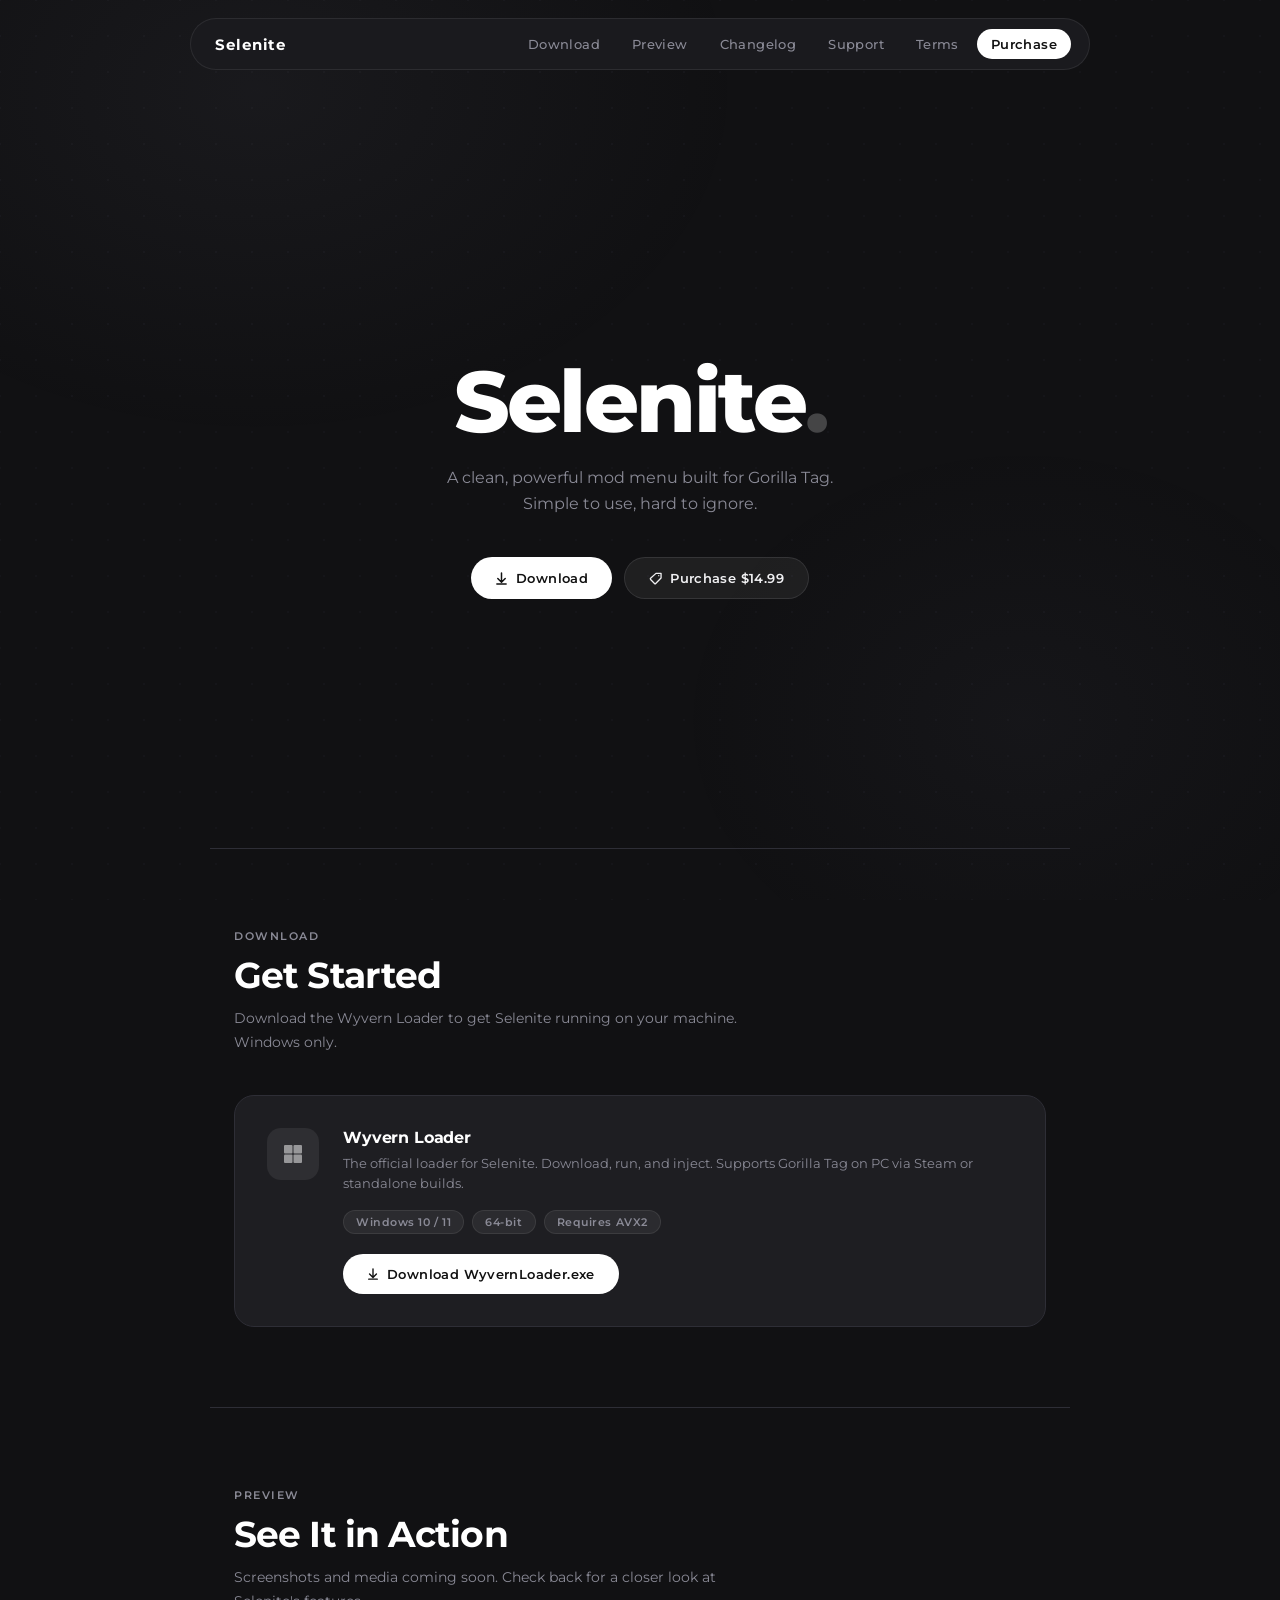
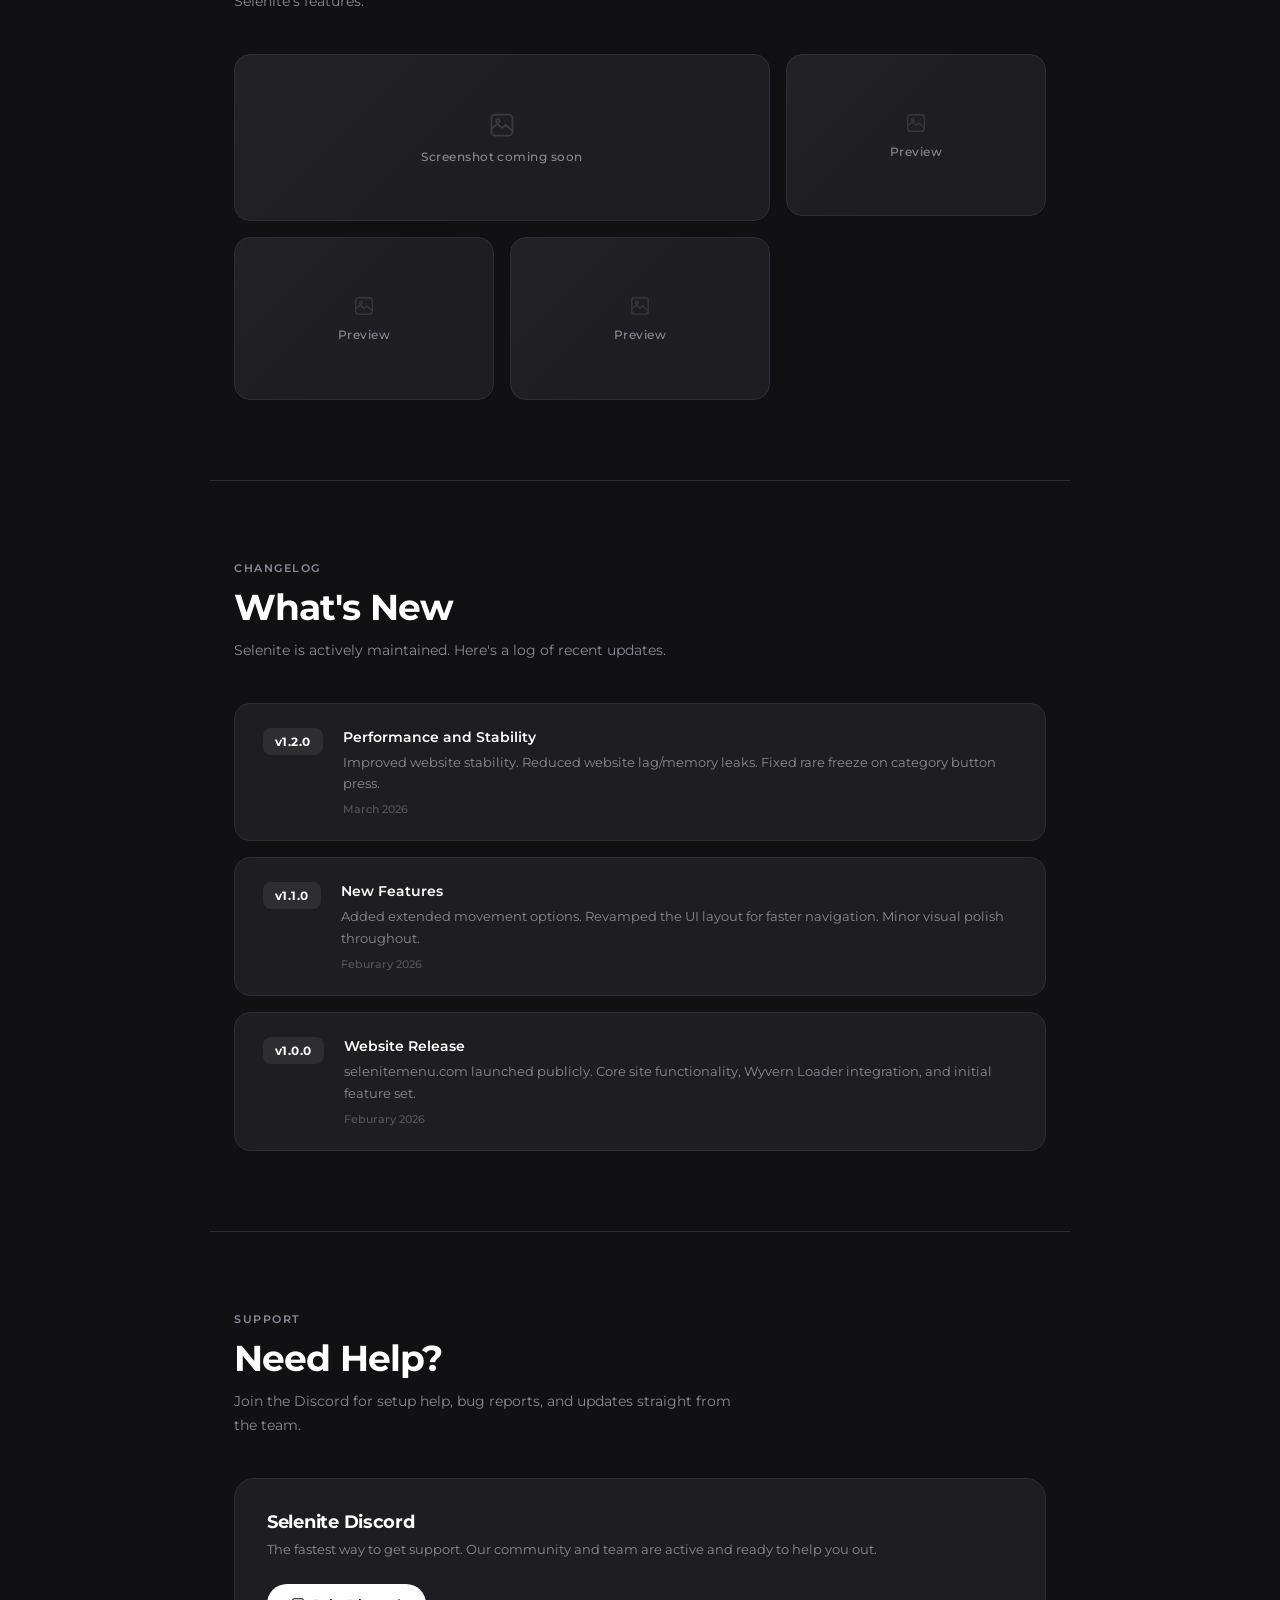
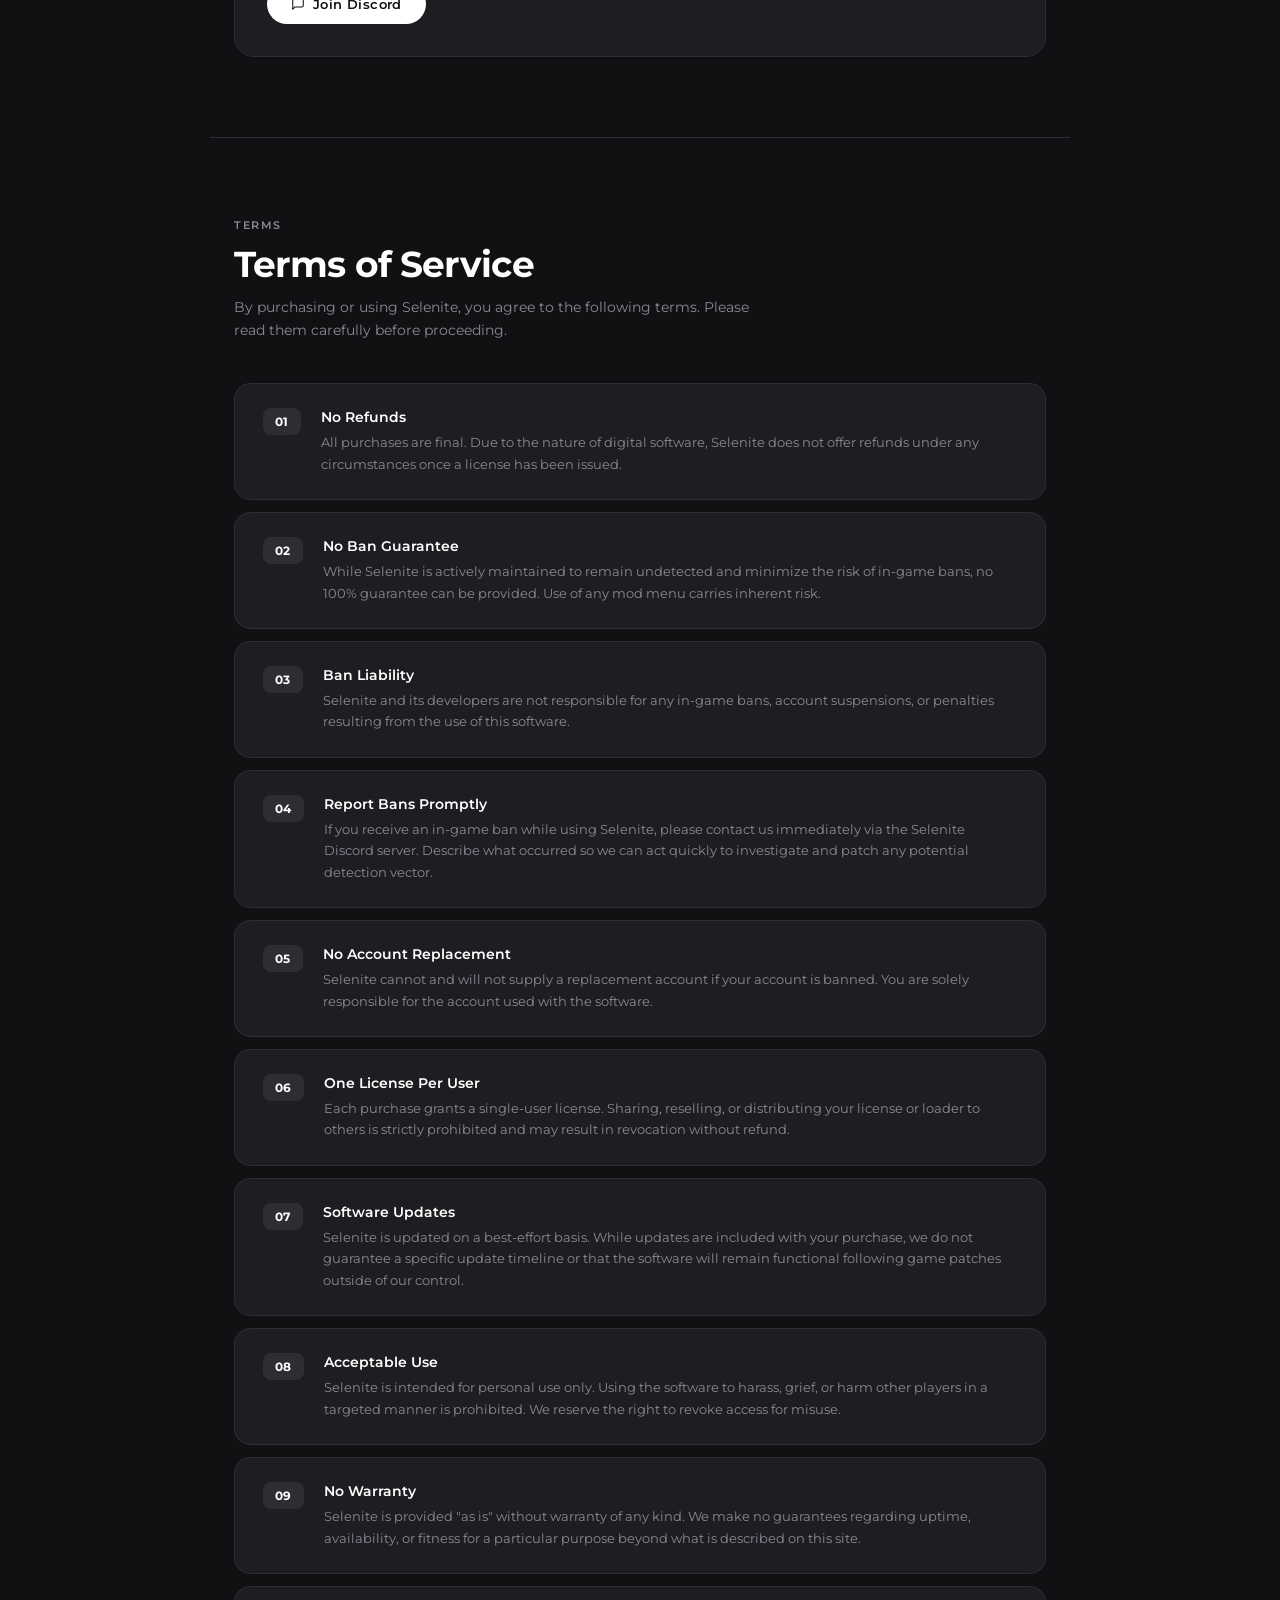
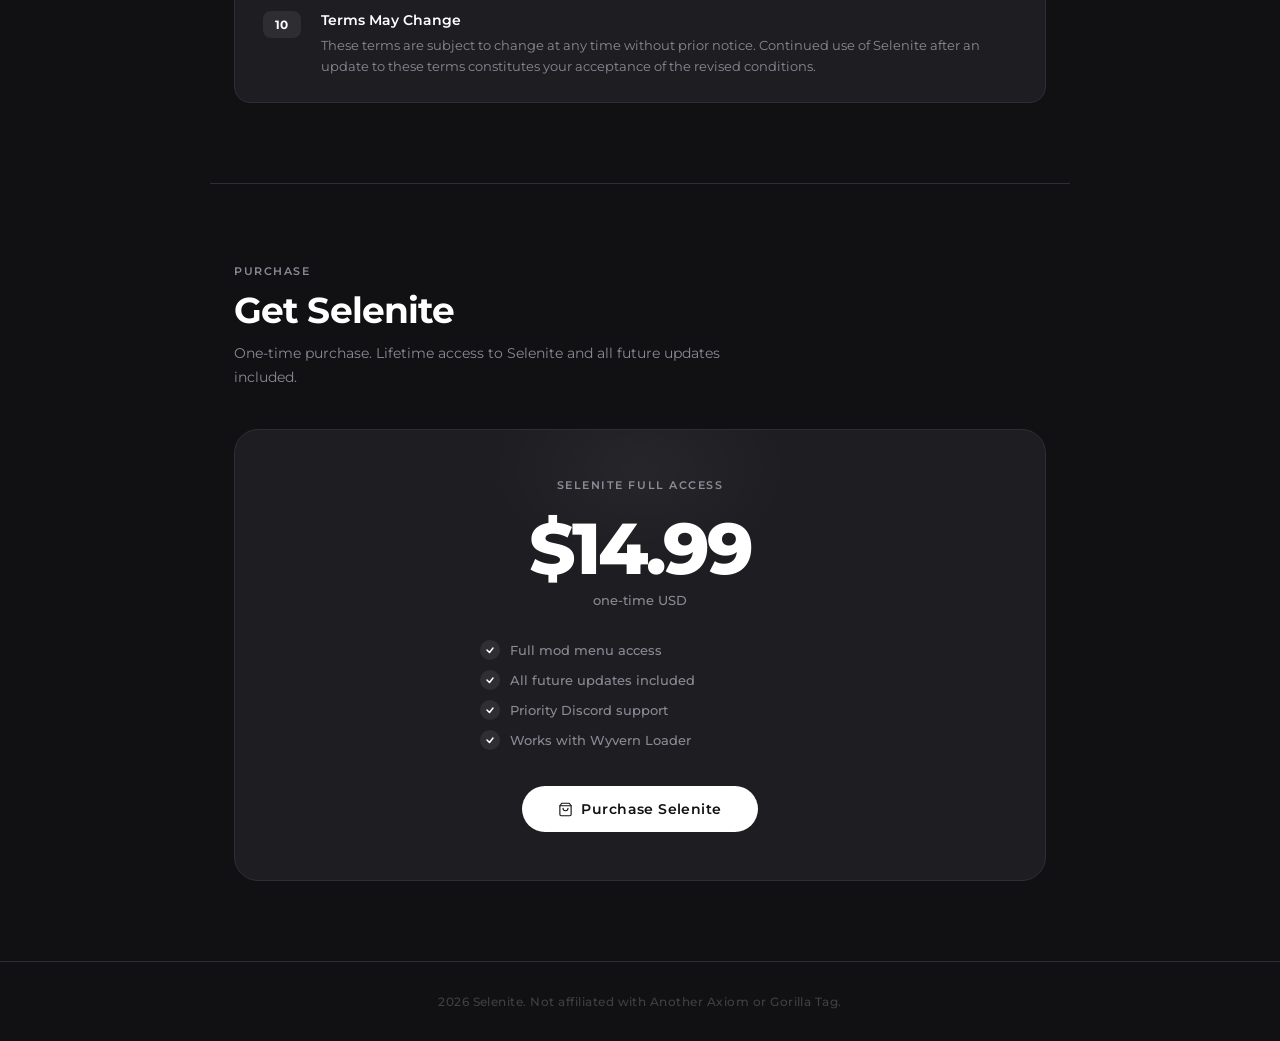
==== commit a41946e8: "Update index.html" ====
--- a/index.html
+++ b/index.html
@@ -194,7 +194,7 @@
 
   <section id="terms">
     <div class="section-label">Terms</div>
-    <h2>Terms &amp; Conditions</h2>
+    <h2>Terms of Service</h2>
     <p class="section-desc">By purchasing or using Selenite, you agree to the following terms. Please read them carefully before proceeding.</p>
     <div class="terms-list">
 
